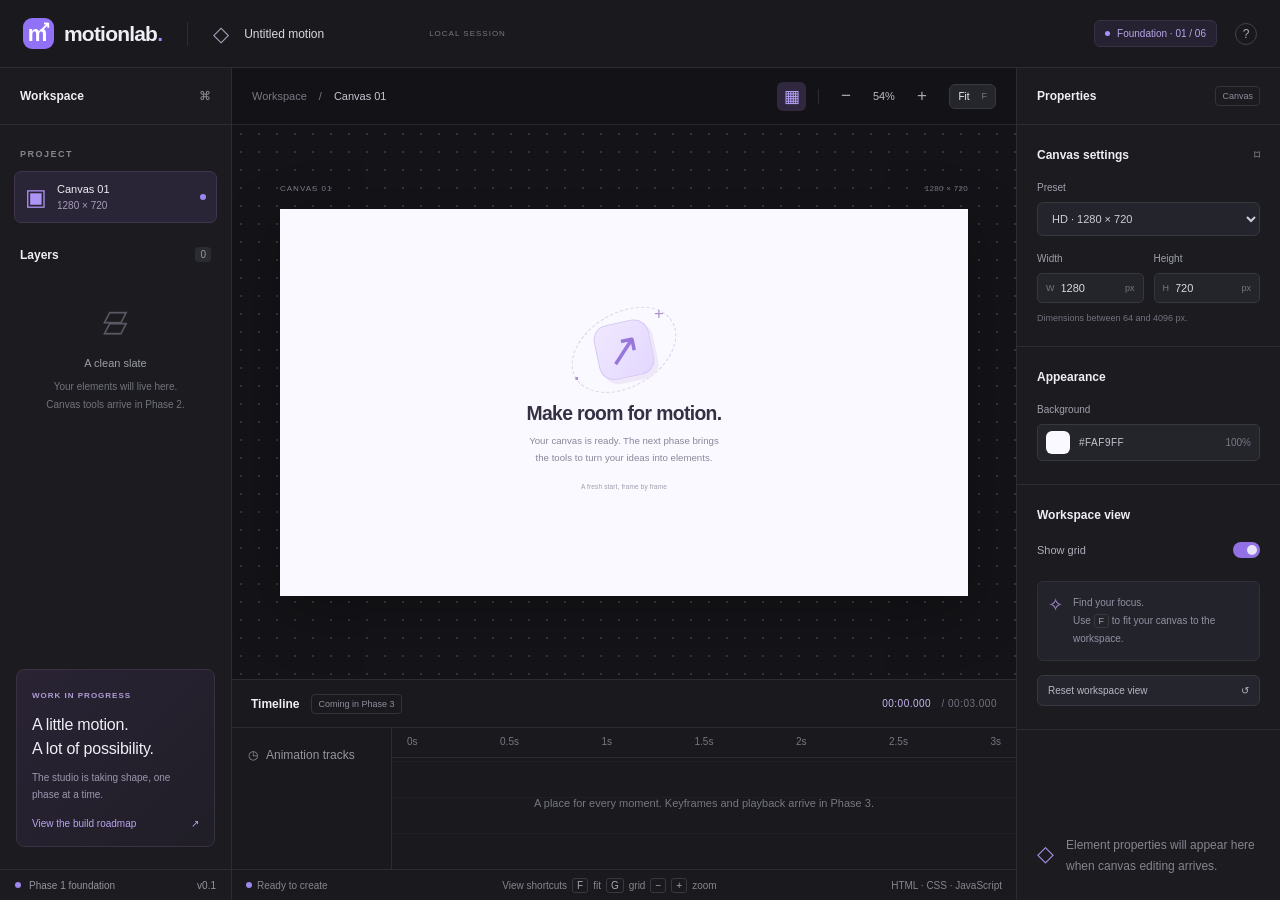
==== index.html @ 35584940 "initial commit" ====
<!doctype html>
<html lang="en">
<head>
  <meta charset="utf-8">
  <meta name="viewport" content="width=device-width, initial-scale=1">
  <meta name="theme-color" content="#131317">
  <meta name="description" content="MotionLab — a visual workspace for crafting CSS animations.">
  <title>MotionLab · Untitled motion</title>
  <link rel="icon" href="assets/favicon.svg" type="image/svg+xml">
  <link rel="stylesheet" href="css/variables.css">
  <link rel="stylesheet" href="css/components.css">
  <link rel="stylesheet" href="css/canvas.css">
  <link rel="stylesheet" href="css/layout.css">
  <script type="module" src="js/main.js"></script>
</head>
<body>
  <header class="toolbar">
    <a class="brand" href="./" aria-label="MotionLab home"><span class="brand-mark" aria-hidden="true">m<span>↗</span></span><span>motionlab<span class="brand-dot">.</span></span></a>
    <span class="toolbar-divider"></span>
    <div class="project-heading"><span class="project-icon" aria-hidden="true">◇</span><input id="project-name" aria-label="Project name" maxlength="80" value="Untitled motion" spellcheck="false"><span class="session-tag">LOCAL SESSION</span></div>
    <div class="toolbar-end"><span class="phase-pill"><span></span> Foundation · 01 / 06</span><button id="help" class="icon-button" title="Workspace guide" aria-label="Open workspace guide">?</button></div>
  </header>
  <div class="workspace">
    <aside class="sidebar left-panel" aria-label="Project panel">
      <div class="panel-heading"><h2>Workspace</h2><span class="muted">⌘</span></div>
      <section class="sidebar-section"><div class="section-label">PROJECT</div><div class="project-card"><span class="canvas-icon" aria-hidden="true">▣</span><div><strong>Canvas 01</strong><span id="canvas-summary">1280 × 720</span></div><span class="active-dot" title="Active canvas"></span></div></section>
      <section class="layer-section"><div class="section-title"><h3>Layers</h3><span class="count">0</span></div><div class="layer-empty"><span class="stack-symbol" aria-hidden="true">▱<br>▱</span><strong>A clean slate</strong><p>Your elements will live here.<br>Canvas tools arrive in Phase 2.</p></div></section>
      <div class="build-note"><span class="eyebrow">WORK IN PROGRESS</span><strong>A little motion.<br>A lot of possibility.</strong><p>The studio is taking shape, one phase at a time.</p><button id="roadmap" class="text-button">View the build roadmap <span aria-hidden="true">↗</span></button></div>
      <footer class="panel-footer"><span class="status-dot"></span> Phase 1 foundation <span class="version">v0.1</span></footer>
    </aside>
    <main class="studio" aria-label="Design workspace">
      <div class="canvas-toolbar"><div class="breadcrumb">Workspace <span>/</span> <strong>Canvas 01</strong></div><div class="view-controls"><button id="toggle-grid" class="icon-button" aria-label="Toggle workspace grid" aria-pressed="true" title="Toggle grid (G)">▦</button><span class="mini-divider"></span><button id="zoom-out" class="icon-button" aria-label="Zoom out" title="Zoom out (−)">−</button><output id="zoom-label" aria-live="polite">50%</output><button id="zoom-in" class="icon-button" aria-label="Zoom in" title="Zoom in (+)">+</button><button id="fit" class="fit-button" title="Fit canvas (F)">Fit <span>F</span></button></div></div>
      <div id="viewport" class="viewport grid-visible"><div id="canvas-frame" class="canvas-frame"><div class="artboard-label"><span>CANVAS 01</span><span id="artboard-dimensions">1280 × 720</span></div><div id="artboard" class="artboard" aria-label="Empty design canvas"><div class="canvas-empty"><div class="empty-art" aria-hidden="true"><span class="orbit"></span><span class="motion-tile">↗</span><span class="spark spark-one">+</span><span class="spark spark-two">·</span></div><h1>Make room for motion.</h1><p>Your canvas is ready. The next phase brings<br>the tools to turn your ideas into elements.</p><span class="empty-badge">A fresh start, frame by frame</span></div></div></div></div>
      <section class="timeline" aria-label="Timeline foundation"><div class="timeline-header"><div><h2>Timeline</h2><span class="subtle-tag">Coming in Phase 3</span></div><span class="time-display">00:00.000 <span>/ 00:03.000</span></span></div><div class="timeline-body"><div class="track-label"><span aria-hidden="true">◷</span> Animation tracks</div><div class="empty-tracks"><div class="ruler" aria-hidden="true"><span>0s</span><span>0.5s</span><span>1s</span><span>1.5s</span><span>2s</span><span>2.5s</span><span>3s</span></div><div class="track-placeholder">A place for every moment. Keyframes and playback arrive in Phase 3.</div></div></div></section>
      <footer class="studio-footer"><span><span class="status-dot"></span> Ready to create</span><span>View shortcuts <kbd>F</kbd> fit <kbd>G</kbd> grid <kbd>−</kbd><kbd>+</kbd> zoom</span><span>HTML · CSS · JavaScript</span></footer>
    </main>
    <aside class="sidebar right-panel" aria-label="Canvas properties"><div class="panel-heading"><h2>Properties</h2><span class="subtle-tag">Canvas</span></div><form id="canvas-settings"><section class="property-section"><div class="section-title"><h3>Canvas settings</h3><span aria-hidden="true" class="muted">⌑</span></div><label class="field-label" for="canvas-size">Preset</label><select id="canvas-size"><option value="1280x720">HD · 1280 × 720</option><option value="1920x1080">Full HD · 1920 × 1080</option><option value="1080x1080">Square · 1080 × 1080</option><option value="1080x1920">Portrait · 1080 × 1920</option><option value="custom">Custom</option></select><div class="field-pair"><label><span class="field-label">Width</span><span class="input-wrap"><span>W</span><input id="canvas-width" type="number" min="64" max="4096" step="1" required value="1280" aria-label="Canvas width"><span>px</span></span></label><label><span class="field-label">Height</span><span class="input-wrap"><span>H</span><input id="canvas-height" type="number" min="64" max="4096" step="1" required value="720" aria-label="Canvas height"><span>px</span></span></label></div><p class="field-hint">Dimensions between 64 and 4096 px.</p></section><section class="property-section"><h3>Appearance</h3><label class="field-label" for="canvas-background">Background</label><div class="color-field"><input id="canvas-background" type="color" value="#faf9ff" aria-label="Canvas background color"><output id="color-label">#FAF9FF</output><span>100%</span></div></section><section class="property-section"><h3>Workspace view</h3><label class="switch-row" for="grid-setting"><span>Show grid</span><input id="grid-setting" type="checkbox" checked role="switch"></label><div class="view-tip"><span aria-hidden="true">✧</span><p>Find your focus.<br>Use <kbd>F</kbd> to fit your canvas to the workspace.</p></div><button id="reset-view" class="secondary-button" type="button">Reset workspace view <span aria-hidden="true">↺</span></button></section></form><div class="properties-note"><span aria-hidden="true">◇</span><p>Element properties will appear here when canvas editing arrives.</p></div></aside>
  </div>
  <dialog id="guide"><div class="dialog-header"><span class="eyebrow">THE MOTIONLAB BUILD</span><button id="close-guide" class="icon-button" aria-label="Close guide">×</button></div><h2>Small steps. Moving ideas.</h2><p>Each phase is a separate batch. Push the completed batch to GitHub before continuing.</p><ol class="roadmap"><li class="current"><span>01</span><div><strong>Foundation</strong><p>Workspace, canvas settings, view controls, state.</p></div><span class="current-label">CURRENT</span></li><li><span>02</span><div><strong>Canvas editor</strong><p>Elements, selection, transforms, layers.</p></div></li><li><span>03</span><div><strong>Animation engine</strong><p>Keyframes, interpolation, timeline, playback.</p></div></li><li><span>04</span><div><strong>Advanced animation</strong><p>Presets, easing editor, playback refinements.</p></div></li><li><span>05</span><div><strong>Persistence & export</strong><p>Projects, import, CSS/HTML export, undo/redo.</p></div></li><li><span>06</span><div><strong>Polish & validation</strong><p>Samples, accessibility, testing, documentation.</p></div></li></ol><div class="dialog-note">Phase 1 changes live in memory. Saving projects arrives in Phase 5.</div></dialog>
</body>
</html>
---- css/variables.css ----
:root{color-scheme:dark;--bg:#131317;--panel:#1b1b20;--raised:#232329;--line:#2c2c34;--text:#eeeeF4;--muted:#95959f;--accent:#a18aff;--accent-bg:#30283f;--font:Inter,-apple-system,BlinkMacSystemFont,"Segoe UI",sans-serif}*{box-sizing:border-box}body{margin:0;font-family:var(--font);font-size:12px;color:var(--text);background:var(--bg)}button,input,select{font:inherit}button,a,input,select{-webkit-tap-highlight-color:transparent}button{cursor:pointer}button:focus-visible,a:focus-visible,input:focus-visible,select:focus-visible{outline:2px solid var(--accent);outline-offset:3px}button{color:inherit}h1,h2,h3,p{margin:0}h2,h3{font-size:12px;font-weight:600}button,select,input{border-radius:6px}button{transition:background .15s,color .15s}button:disabled{opacity:.35;cursor:default}.muted{color:var(--muted)}.status-dot,.active-dot{width:6px;height:6px;border-radius:50%;background:#9d86ed;display:inline-block;flex-shrink:0}kbd{font:10px var(--font);border:1px solid #38383f;border-radius:3px;padding:1px 4px;color:#a8a8b4}@media(prefers-reduced-motion:reduce){*,*::before,*::after{transition:none!important;animation:none!important}}
---- css/components.css ----
.brand-mark{width:31px;height:31px;border-radius:9px;background:#9172f6;display:flex;align-items:center;justify-content:center;color:white;font-size:22px;position:relative;letter-spacing:-3px;font-weight:700;padding-right:5px}.brand-mark>span{position:absolute;right:3px;top:0;font-size:15px;letter-spacing:0}.brand-dot{color:var(--accent)}.project-icon{font-size:21px;color:#a5a0b3}#project-name{background:transparent;border:1px solid transparent;width:180px;color:#d9d9e1;padding:7px 4px;font-size:12px}#project-name:hover{border-color:var(--line)}#project-name:focus{background:var(--raised)}.session-tag{font-size:8px;letter-spacing:1px;color:#787882}.phase-pill{display:flex;align-items:center;gap:7px;color:#b7a5ea;background:#272232;border:1px solid #393045;padding:7px 10px;border-radius:6px;font-size:10px}.phase-pill>span{width:5px;height:5px;border-radius:50%;background:#ac92ff}.icon-button{width:29px;height:29px;display:inline-flex;align-items:center;justify-content:center;background:transparent;border:1px solid transparent;color:#aaaab5;font-size:17px}.icon-button:hover{background:#303039;color:white}.icon-button[aria-pressed=true]{background:var(--accent-bg);color:#bba7ff}#help{border:1px solid #41414b;border-radius:50%;height:22px;width:22px;font-size:12px}.section-label,.eyebrow{font-size:9px;letter-spacing:1.5px;color:#85858e;font-weight:600}.section-label{padding:0 6px;margin-bottom:12px}.project-card{padding:11px 10px;background:#2a2536;border:1px solid #41344f;border-radius:7px;display:flex;align-items:center;gap:10px}.canvas-icon{color:#ae94f5;font-size:23px}.project-card strong{font-size:11px;display:block;font-weight:500}.project-card div>span{font-size:10px;color:#a49ab7;display:block;margin-top:5px}.active-dot{margin-left:auto}.section-title{display:flex;justify-content:space-between;align-items:center;margin-bottom:20px}.count{font-size:10px;background:#2b2b32;border-radius:4px;padding:2px 5px;color:#95959f}.layer-empty{text-align:center;padding-top:28px;color:#9c9ca7}.stack-symbol{font-size:32px;line-height:.35;display:block;color:#595963;margin-bottom:24px}.layer-empty strong{font-weight:500;font-size:11px}.layer-empty p{font-size:10px;line-height:1.8;margin-top:8px;color:#73737e}.build-note{margin:22px 16px;padding:17px 15px;background:linear-gradient(135deg,#292334,#201e27);border:1px solid #393042;border-radius:8px}.build-note .eyebrow{font-size:8px;color:#b09dd4;letter-spacing:1px}.build-note strong{display:block;font-size:16px;font-weight:500;line-height:1.5;margin:12px 0 8px;letter-spacing:-.2px}.build-note p{font-size:10px;line-height:1.7;color:#9e96ae}.text-button{border:0;background:none;padding:15px 0 0;color:#baa4ef;font-size:10px;display:flex;justify-content:space-between;width:100%}.text-button:hover{color:#e1d2ff}.breadcrumb{font-size:11px;color:#787883;display:flex;gap:12px}.breadcrumb strong{font-weight:500;color:#c5c5d0}.view-controls{display:flex;align-items:center;gap:4px}.mini-divider{width:1px;height:15px;background:var(--line);margin:0 8px}#zoom-label{min-width:39px;text-align:center;color:#bbbbc7;font-size:11px;font-variant-numeric:tabular-nums}.fit-button{border:1px solid #393941;background:#25252c;font-size:10px;padding:6px 8px;margin-left:9px;display:flex;align-items:center;gap:12px}.fit-button:hover,.secondary-button:hover{background:#34343e}.fit-button>span{color:#777783;font-size:9px}.subtle-tag{font-size:9px;padding:4px 6px;border:1px solid #33333c;border-radius:4px;color:#8e8e9c}.time-display{font-size:10px;letter-spacing:.5px;font-variant-numeric:tabular-nums;color:#c8b7f1}.time-display>span{color:#72727f;margin-left:7px}.field-label{font-size:10px;color:#a0a0ad;display:block;margin-bottom:9px}.field-pair{display:flex;gap:10px;margin-top:17px}.field-pair>label{min-width:0;flex:1}select{background:#24242c;border:1px solid #373740;color:#ceced9;padding:9px 10px;width:100%;font-size:11px}.input-wrap{display:flex;align-items:center;gap:6px;padding:8px;background:#24242b;border:1px solid #37373f;border-radius:5px;color:#777783;font-size:9px}.input-wrap input{min-width:0;width:100%;background:none;border:0;color:#d9d9e2;font-size:11px;padding:0;appearance:textfield}.input-wrap input::-webkit-inner-spin-button{appearance:none}.field-hint{color:#72727e;font-size:9px;margin-top:10px}.color-field{display:flex;align-items:center;border:1px solid #38383f;background:#24242b;border-radius:5px;gap:9px;padding:6px 8px}.color-field input{width:24px;height:23px;padding:0;border:0;background:none;cursor:pointer}.color-field input::-webkit-color-swatch-wrapper{padding:0}.color-field input::-webkit-color-swatch{border:1px solid #ffffff22;border-radius:4px}.color-field output{font-size:10px;color:#c5c5d0;letter-spacing:.5px}.color-field>span{margin-left:auto;font-size:10px;color:#787885}.switch-row{display:flex;justify-content:space-between;align-items:center;font-size:11px;color:#adadba}.switch-row input{appearance:none;width:27px;height:16px;border-radius:10px;background:#41414b;position:relative;cursor:pointer;margin:0}.switch-row input::after{content:"";position:absolute;width:10px;height:10px;top:3px;left:3px;border-radius:50%;background:#e8e4f5}.switch-row input:checked{background:#9271e5}.switch-row input:checked::after{left:14px}.view-tip{display:flex;gap:10px;background:#23232b;border:1px solid #30303b;padding:12px 10px;border-radius:6px;margin-top:23px}.view-tip>span{font-size:18px;color:#a892d6}.view-tip p{font-size:10px;line-height:1.8;color:#9191a3}.view-tip kbd{font-size:9px}.secondary-button{display:flex;justify-content:space-between;width:100%;border:1px solid #383841;background:#25252d;padding:9px 10px;font-size:10px;color:#b8b8c5;margin-top:14px}dialog{width:min(560px,calc(100vw - 32px));max-height:90dvh;overflow:auto;background:#1c1c23;border:1px solid #41404e;border-radius:14px;padding:26px;color:var(--text);box-shadow:0 25px 100px #0008}dialog::backdrop{background:#08080cbf;backdrop-filter:blur(5px)}.dialog-header{display:flex;align-items:center;justify-content:space-between}dialog h2{font-size:25px;letter-spacing:-.7px;margin:14px 0 10px}dialog>p{color:#a3a3b2;font-size:12px;line-height:1.7;max-width:420px}.roadmap{list-style:none;padding:0;margin:24px 0}.roadmap li{display:flex;align-items:center;gap:14px;padding:12px;border-bottom:1px solid var(--line)}.roadmap li>span:first-child{color:#737383;font-size:11px}.roadmap li strong{font-size:12px;font-weight:500}.roadmap li p{font-size:10px;color:#9494a3;margin-top:5px}.roadmap .current{background:#2e263f;border-radius:6px;border-bottom-color:transparent}.current-label{font-size:8px;color:#c7afff;margin-left:auto}.dialog-note{font-size:10px;line-height:1.6;color:#9c92ad;background:#25222e;padding:12px;border-radius:5px}
---- css/canvas.css ----
.viewport{position:relative;display:flex;align-items:center;justify-content:center;overflow:hidden;background-color:#141418}.grid-visible{background-image:radial-gradient(#34343f .8px,transparent .8px);background-size:18px 18px}.canvas-frame{position:relative;flex-shrink:0;box-shadow:0 15px 55px #0004}.artboard-label{position:absolute;top:-25px;left:0;right:0;display:flex;justify-content:space-between;align-items:center;font-size:8px;letter-spacing:1px;color:#777785}.artboard-label>span:last-child{letter-spacing:.3px}.artboard{position:absolute;left:0;top:0;transform-origin:top left;overflow:hidden;isolation:isolate}.canvas-empty{position:absolute;inset:0;display:flex;flex-direction:column;align-items:center;justify-content:center;text-align:center;color:#353044;pointer-events:none}.canvas-empty h1{font-size:36px;font-weight:600;letter-spacing:-1.2px;margin-top:32px}.canvas-empty p{font-size:18px;line-height:1.8;color:#8b869a;margin-top:14px}.empty-badge{font-size:12px;letter-spacing:.3px;color:#a29bac;margin-top:30px}.empty-art{width:150px;height:130px;position:relative;display:flex;align-items:center;justify-content:center}.motion-tile{width:104px;height:104px;display:flex;align-items:center;justify-content:center;font-size:80px;line-height:1;font-weight:300;color:#9877da;background:linear-gradient(135deg,#f0e9ff,#e3d7ff);border:2px solid #d6c7f6;border-radius:28px;transform:rotate(-12deg);box-shadow:6px 9px 0 #eee8f8}.orbit{position:absolute;inset:-5px -30px;border:2px dashed #ded6ec;border-radius:50%;transform:rotate(-30deg)}.spark{position:absolute;color:#aa90cd;font-weight:300}.spark-one{font-size:31px;top:-20px;right:1px}.spark-two{font-size:50px;left:-20px;bottom:-15px}
---- css/layout.css ----
.toolbar{height:68px;display:flex;align-items:center;gap:25px;padding:0 23px;border-bottom:1px solid var(--line);background:#19191e}.brand{display:flex;align-items:center;gap:10px;color:var(--text);text-decoration:none;font-size:21px;font-weight:700;letter-spacing:-.8px}.toolbar-divider{width:1px;height:24px;background:var(--line)}.project-heading{display:flex;align-items:center;gap:10px;min-width:0}.toolbar-end{margin-left:auto;display:flex;align-items:center;gap:18px}.workspace{display:grid;grid-template-columns:232px minmax(320px,1fr) 264px;height:calc(100dvh - 68px);min-height:650px}.sidebar{background:var(--panel);display:flex;flex-direction:column;min-width:0}.left-panel{border-right:1px solid var(--line)}.right-panel{border-left:1px solid var(--line)}.panel-heading{height:57px;padding:0 20px;display:flex;align-items:center;justify-content:space-between;border-bottom:1px solid var(--line);flex-shrink:0}.sidebar-section{padding:24px 14px}.layer-section{padding:0 20px;flex:1}.studio{display:flex;min-width:0;flex-direction:column;overflow:hidden}.canvas-toolbar{height:57px;display:flex;align-items:center;justify-content:space-between;padding:0 20px;flex-shrink:0;border-bottom:1px solid #27272d}.viewport{flex:1;min-height:260px}.timeline{height:190px;flex-shrink:0;background:#19191e;border-top:1px solid var(--line)}.timeline-header{height:48px;padding:0 19px;display:flex;align-items:center;justify-content:space-between;border-bottom:1px solid var(--line)}.timeline-header>div{display:flex;align-items:center;gap:12px}.timeline-body{height:141px;display:flex}.track-label{width:160px;flex-shrink:0;border-right:1px solid var(--line);padding:20px 16px;color:var(--muted);display:flex;gap:8px;align-items:flex-start}.empty-tracks{flex:1;min-width:0;background:repeating-linear-gradient(0deg,transparent,transparent 35px,#24242b 36px)}.ruler{height:30px;display:flex;justify-content:space-between;padding:8px 15px;color:#787883;font-size:10px;border-bottom:1px solid var(--line)}.track-placeholder{display:flex;align-items:center;justify-content:center;height:90px;color:#777783;font-size:11px;padding:12px;text-align:center}.studio-footer{height:31px;flex-shrink:0;background:#19191e;border-top:1px solid var(--line);display:flex;align-items:center;justify-content:space-between;padding:0 14px;color:#85858f;font-size:10px;gap:12px}.studio-footer>span{display:flex;align-items:center;gap:5px}.panel-footer{height:31px;border-top:1px solid var(--line);padding:0 15px;display:flex;align-items:center;gap:8px;color:var(--muted);font-size:10px}.version{margin-left:auto}#canvas-settings{overflow:auto}.property-section{padding:23px 20px;border-bottom:1px solid var(--line)}.property-section h3{margin-bottom:20px}.property-section .section-title h3{margin-bottom:0}.properties-note{display:flex;gap:12px;line-height:1.7;color:#858591;padding:24px 20px;margin-top:auto}.properties-note>span{font-size:22px;color:#a58bdc}@media(min-width:1600px){.workspace{grid-template-columns:256px minmax(320px,1fr) 286px}.timeline{height:220px}}@media(max-width:1100px){.workspace{grid-template-columns:190px minmax(300px,1fr) 230px}.session-tag{display:none}.toolbar{gap:15px}.studio-footer>span:last-child{display:none}.track-label{width:115px}}@media(max-width:850px){.workspace{grid-template-columns:minmax(320px,1fr) 230px}.left-panel{display:none}.phase-pill{display:none}#project-name{width:150px}.toolbar{padding:0 16px}.studio-footer>span:nth-child(2){display:none}}@media(max-width:600px){.workspace{display:flex;flex-direction:column;height:auto;min-height:calc(100dvh - 68px)}.studio{height:650px;flex-shrink:0}.right-panel{border-left:0;border-top:1px solid var(--line)}#canvas-settings{display:grid;grid-template-columns:1fr}.properties-note{margin-top:0}.toolbar-divider,.project-icon{display:none}.toolbar{gap:12px}.brand{font-size:18px}.project-heading{flex:1}#project-name{width:100%;min-width:0}.toolbar-end{gap:0}.timeline{height:160px}.timeline-header{padding:0 12px}.timeline-header .subtle-tag{display:none}.timeline-body{height:110px}.track-placeholder{height:75px}.canvas-toolbar{padding:0 12px}.breadcrumb{font-size:10px}}
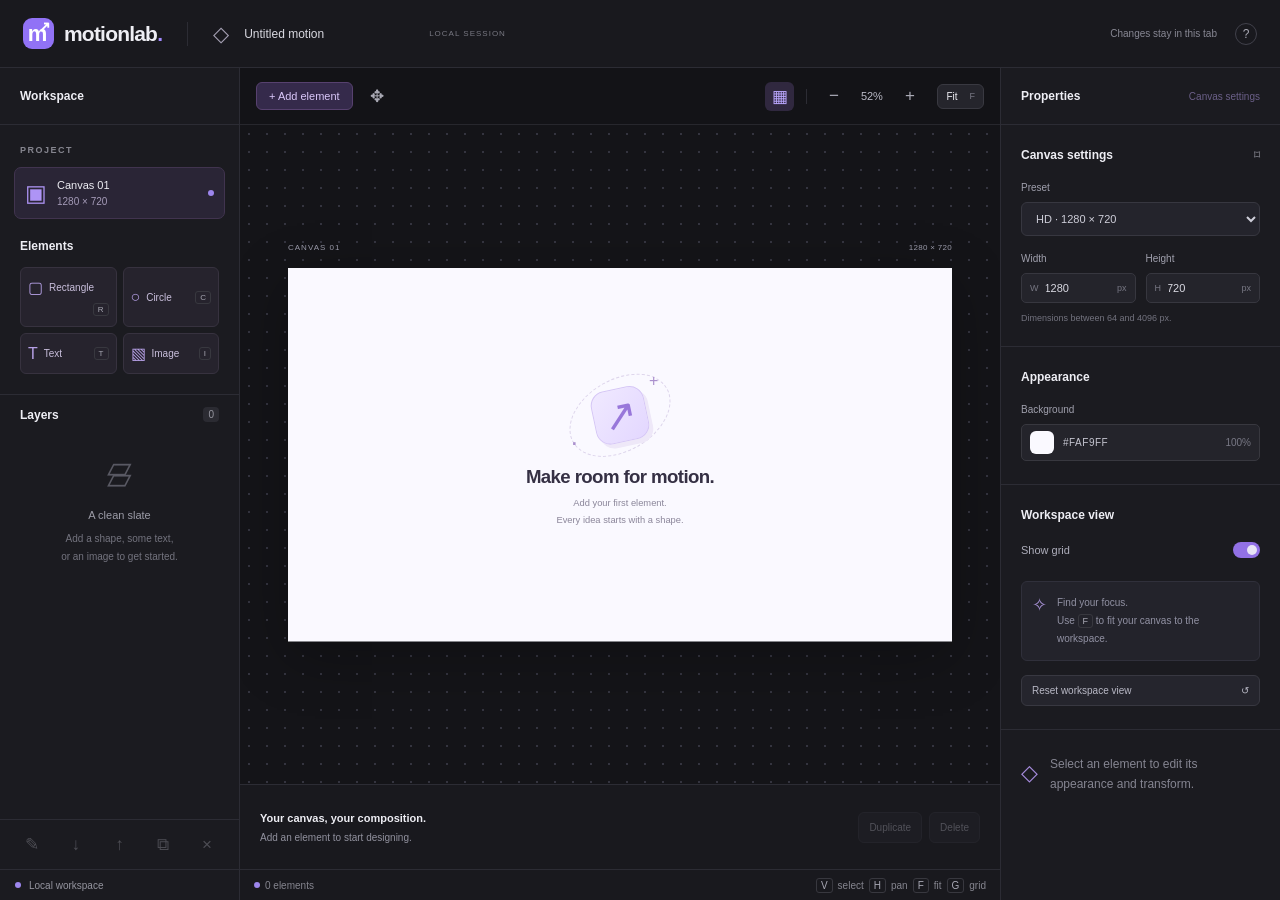
==== commit 2bb0bcb6: "feat: added layer management and appearance controls" ====
--- a/index.html
+++ b/index.html
@@ -11,31 +11,35 @@
   <link rel="stylesheet" href="css/components.css">
   <link rel="stylesheet" href="css/canvas.css">
   <link rel="stylesheet" href="css/layout.css">
+  <link rel="stylesheet" href="css/editor.css">
   <script type="module" src="js/main.js"></script>
 </head>
 <body>
   <header class="toolbar">
-    <a class="brand" href="./" aria-label="MotionLab home"><span class="brand-mark" aria-hidden="true">m<span>↗</span></span><span>motionlab<span class="brand-dot">.</span></span></a>
+    <span class="brand" aria-label="MotionLab"><span class="brand-mark" aria-hidden="true">m<span>↗</span></span><span>motionlab<span class="brand-dot">.</span></span></span>
     <span class="toolbar-divider"></span>
     <div class="project-heading"><span class="project-icon" aria-hidden="true">◇</span><input id="project-name" aria-label="Project name" maxlength="80" value="Untitled motion" spellcheck="false"><span class="session-tag">LOCAL SESSION</span></div>
-    <div class="toolbar-end"><span class="phase-pill"><span></span> Foundation · 01 / 06</span><button id="help" class="icon-button" title="Workspace guide" aria-label="Open workspace guide">?</button></div>
+    <div class="toolbar-end"><span class="session-note">Changes stay in this tab</span><button id="help" class="icon-button" title="Keyboard shortcuts (?)" aria-label="Open keyboard shortcuts">?</button></div>
   </header>
   <div class="workspace">
     <aside class="sidebar left-panel" aria-label="Project panel">
-      <div class="panel-heading"><h2>Workspace</h2><span class="muted">⌘</span></div>
+      <div class="panel-heading"><h2>Workspace</h2><button id="close-layers" class="icon-button mobile-only" aria-label="Close layers panel">×</button></div>
       <section class="sidebar-section"><div class="section-label">PROJECT</div><div class="project-card"><span class="canvas-icon" aria-hidden="true">▣</span><div><strong>Canvas 01</strong><span id="canvas-summary">1280 × 720</span></div><span class="active-dot" title="Active canvas"></span></div></section>
-      <section class="layer-section"><div class="section-title"><h3>Layers</h3><span class="count">0</span></div><div class="layer-empty"><span class="stack-symbol" aria-hidden="true">▱<br>▱</span><strong>A clean slate</strong><p>Your elements will live here.<br>Canvas tools arrive in Phase 2.</p></div></section>
-      <div class="build-note"><span class="eyebrow">WORK IN PROGRESS</span><strong>A little motion.<br>A lot of possibility.</strong><p>The studio is taking shape, one phase at a time.</p><button id="roadmap" class="text-button">View the build roadmap <span aria-hidden="true">↗</span></button></div>
-      <footer class="panel-footer"><span class="status-dot"></span> Phase 1 foundation <span class="version">v0.1</span></footer>
+      <section class="insert-section"><h3>Elements</h3><div class="element-tools"><button data-add="rectangle"><span aria-hidden="true">▢</span>Rectangle <kbd>R</kbd></button><button data-add="circle"><span aria-hidden="true">○</span>Circle <kbd>C</kbd></button><button data-add="text"><span aria-hidden="true">T</span>Text <kbd>T</kbd></button><button data-add="image"><span aria-hidden="true">▧</span>Image <kbd>I</kbd></button></div></section>
+      <section class="layer-section"><div class="section-title"><h3>Layers</h3><span id="layer-count" class="count">0</span></div><div id="layer-empty" class="layer-empty"><span class="stack-symbol" aria-hidden="true">▱<br>▱</span><strong>A clean slate</strong><p>Add a shape, some text,<br>or an image to get started.</p></div><ul id="layer-list" aria-label="Layers, front to back"></ul></section>
+      <div class="layer-actions" aria-label="Layer actions"><button data-element-action="rename" class="icon-button" title="Rename layer" aria-label="Rename layer">✎</button><button data-element-action="backward" class="icon-button" title="Send backward" aria-label="Send backward">↓</button><button data-element-action="forward" class="icon-button" title="Bring forward" aria-label="Bring forward">↑</button><button data-element-action="duplicate" class="icon-button" title="Duplicate (⌘/Ctrl D)" aria-label="Duplicate layer">⧉</button><button data-element-action="delete" class="icon-button danger" title="Delete layer" aria-label="Delete layer">×</button></div>
+      <footer class="panel-footer"><span class="status-dot"></span> Local workspace</footer>
     </aside>
     <main class="studio" aria-label="Design workspace">
-      <div class="canvas-toolbar"><div class="breadcrumb">Workspace <span>/</span> <strong>Canvas 01</strong></div><div class="view-controls"><button id="toggle-grid" class="icon-button" aria-label="Toggle workspace grid" aria-pressed="true" title="Toggle grid (G)">▦</button><span class="mini-divider"></span><button id="zoom-out" class="icon-button" aria-label="Zoom out" title="Zoom out (−)">−</button><output id="zoom-label" aria-live="polite">50%</output><button id="zoom-in" class="icon-button" aria-label="Zoom in" title="Zoom in (+)">+</button><button id="fit" class="fit-button" title="Fit canvas (F)">Fit <span>F</span></button></div></div>
-      <div id="viewport" class="viewport grid-visible"><div id="canvas-frame" class="canvas-frame"><div class="artboard-label"><span>CANVAS 01</span><span id="artboard-dimensions">1280 × 720</span></div><div id="artboard" class="artboard" aria-label="Empty design canvas"><div class="canvas-empty"><div class="empty-art" aria-hidden="true"><span class="orbit"></span><span class="motion-tile">↗</span><span class="spark spark-one">+</span><span class="spark spark-two">·</span></div><h1>Make room for motion.</h1><p>Your canvas is ready. The next phase brings<br>the tools to turn your ideas into elements.</p><span class="empty-badge">A fresh start, frame by frame</span></div></div></div></div>
-      <section class="timeline" aria-label="Timeline foundation"><div class="timeline-header"><div><h2>Timeline</h2><span class="subtle-tag">Coming in Phase 3</span></div><span class="time-display">00:00.000 <span>/ 00:03.000</span></span></div><div class="timeline-body"><div class="track-label"><span aria-hidden="true">◷</span> Animation tracks</div><div class="empty-tracks"><div class="ruler" aria-hidden="true"><span>0s</span><span>0.5s</span><span>1s</span><span>1.5s</span><span>2s</span><span>2.5s</span><span>3s</span></div><div class="track-placeholder">A place for every moment. Keyframes and playback arrive in Phase 3.</div></div></div></section>
-      <footer class="studio-footer"><span><span class="status-dot"></span> Ready to create</span><span>View shortcuts <kbd>F</kbd> fit <kbd>G</kbd> grid <kbd>−</kbd><kbd>+</kbd> zoom</span><span>HTML · CSS · JavaScript</span></footer>
+      <div class="canvas-toolbar"><div class="canvas-tools"><button id="toggle-layers" class="icon-button mobile-only" aria-label="Toggle layers panel" aria-expanded="false" aria-controls="layer-list">☰</button><details id="insert-menu"><summary>+ <span>Add element</span></summary><div class="insert-popover"><button data-add="rectangle">▢ Rectangle <kbd>R</kbd></button><button data-add="circle">○ Circle <kbd>C</kbd></button><button data-add="text">T Text <kbd>T</kbd></button><button data-add="image">▧ Image <kbd>I</kbd></button></div></details><button id="pan-tool" class="icon-button" aria-label="Pan tool" aria-pressed="false" title="Pan workspace (H)">✥</button></div><div class="view-controls"><button id="toggle-grid" class="icon-button" aria-label="Toggle workspace grid" aria-pressed="true" title="Toggle grid (G)">▦</button><span class="mini-divider"></span><button id="zoom-out" class="icon-button" aria-label="Zoom out" title="Zoom out (−)">−</button><output id="zoom-label" aria-live="polite">50%</output><button id="zoom-in" class="icon-button" aria-label="Zoom in" title="Zoom in (+)">+</button><button id="fit" class="fit-button" title="Fit canvas (F)">Fit <span>F</span></button></div></div>
+      <div id="viewport" class="viewport grid-visible" tabindex="0" aria-label="Canvas workspace. Arrow keys move the selected element."><div class="canvas-stage"><div id="canvas-frame" class="canvas-frame"><div class="artboard-label"><span>CANVAS 01</span><span id="artboard-dimensions">1280 × 720</span></div><div id="artboard" class="artboard" aria-label="Design canvas"><div class="canvas-empty"><div class="empty-art" aria-hidden="true"><span class="orbit"></span><span class="motion-tile">↗</span><span class="spark spark-one">+</span><span class="spark spark-two">·</span></div><h1>Make room for motion.</h1><p>Add your first element.<br>Every idea starts with a shape.</p></div></div><div id="selection-overlay" aria-label="Selection handles"></div></div></div></div>
+      <section class="canvas-overview" aria-label="Selection actions"><div><h2 id="selection-title">Your canvas, your composition.</h2><p id="selection-description">Add an element to start designing.</p></div><div class="selection-actions"><button data-element-action="duplicate" class="secondary-button" title="Duplicate selected element">Duplicate</button><button data-element-action="delete" class="secondary-button danger" title="Delete selected element">Delete</button></div></section>
+      <footer class="studio-footer"><span><span class="status-dot"></span><span id="element-status">0 elements</span></span><span><kbd>V</kbd> select <kbd>H</kbd> pan <kbd>F</kbd> fit <kbd>G</kbd> grid</span></footer>
     </main>
-    <aside class="sidebar right-panel" aria-label="Canvas properties"><div class="panel-heading"><h2>Properties</h2><span class="subtle-tag">Canvas</span></div><form id="canvas-settings"><section class="property-section"><div class="section-title"><h3>Canvas settings</h3><span aria-hidden="true" class="muted">⌑</span></div><label class="field-label" for="canvas-size">Preset</label><select id="canvas-size"><option value="1280x720">HD · 1280 × 720</option><option value="1920x1080">Full HD · 1920 × 1080</option><option value="1080x1080">Square · 1080 × 1080</option><option value="1080x1920">Portrait · 1080 × 1920</option><option value="custom">Custom</option></select><div class="field-pair"><label><span class="field-label">Width</span><span class="input-wrap"><span>W</span><input id="canvas-width" type="number" min="64" max="4096" step="1" required value="1280" aria-label="Canvas width"><span>px</span></span></label><label><span class="field-label">Height</span><span class="input-wrap"><span>H</span><input id="canvas-height" type="number" min="64" max="4096" step="1" required value="720" aria-label="Canvas height"><span>px</span></span></label></div><p class="field-hint">Dimensions between 64 and 4096 px.</p></section><section class="property-section"><h3>Appearance</h3><label class="field-label" for="canvas-background">Background</label><div class="color-field"><input id="canvas-background" type="color" value="#faf9ff" aria-label="Canvas background color"><output id="color-label">#FAF9FF</output><span>100%</span></div></section><section class="property-section"><h3>Workspace view</h3><label class="switch-row" for="grid-setting"><span>Show grid</span><input id="grid-setting" type="checkbox" checked role="switch"></label><div class="view-tip"><span aria-hidden="true">✧</span><p>Find your focus.<br>Use <kbd>F</kbd> to fit your canvas to the workspace.</p></div><button id="reset-view" class="secondary-button" type="button">Reset workspace view <span aria-hidden="true">↺</span></button></section></form><div class="properties-note"><span aria-hidden="true">◇</span><p>Element properties will appear here when canvas editing arrives.</p></div></aside>
+    <aside class="sidebar right-panel" aria-label="Properties panel"><div class="panel-heading"><h2>Properties</h2><button id="show-canvas" class="text-button">Canvas settings</button></div><div class="properties-scroll"><form id="element-settings" hidden></form><form id="canvas-settings"><section class="property-section"><div class="section-title"><h3>Canvas settings</h3><span aria-hidden="true" class="muted">⌑</span></div><label class="field-label" for="canvas-size">Preset</label><select id="canvas-size"><option value="1280x720">HD · 1280 × 720</option><option value="1920x1080">Full HD · 1920 × 1080</option><option value="1080x1080">Square · 1080 × 1080</option><option value="1080x1920">Portrait · 1080 × 1920</option><option value="custom">Custom</option></select><div class="field-pair"><label><span class="field-label">Width</span><span class="input-wrap"><span>W</span><input id="canvas-width" type="number" min="64" max="4096" step="1" required value="1280" aria-label="Canvas width"><span>px</span></span></label><label><span class="field-label">Height</span><span class="input-wrap"><span>H</span><input id="canvas-height" type="number" min="64" max="4096" step="1" required value="720" aria-label="Canvas height"><span>px</span></span></label></div><p class="field-hint">Dimensions between 64 and 4096 px.</p></section><section class="property-section"><h3>Appearance</h3><label class="field-label" for="canvas-background">Background</label><div class="color-field"><input id="canvas-background" type="color" value="#faf9ff" aria-label="Canvas background color"><output id="color-label">#FAF9FF</output><span>100%</span></div></section><section class="property-section"><h3>Workspace view</h3><label class="switch-row" for="grid-setting"><span>Show grid</span><input id="grid-setting" type="checkbox" checked role="switch"></label><div class="view-tip"><span aria-hidden="true">✧</span><p>Find your focus.<br>Use <kbd>F</kbd> to fit your canvas to the workspace.</p></div><button id="reset-view" class="secondary-button" type="button">Reset workspace view <span aria-hidden="true">↺</span></button></section></form><div id="properties-note" class="properties-note"><span aria-hidden="true">◇</span><p>Select an element to edit its appearance and transform.</p></div></div></aside>
   </div>
-  <dialog id="guide"><div class="dialog-header"><span class="eyebrow">THE MOTIONLAB BUILD</span><button id="close-guide" class="icon-button" aria-label="Close guide">×</button></div><h2>Small steps. Moving ideas.</h2><p>Each phase is a separate batch. Push the completed batch to GitHub before continuing.</p><ol class="roadmap"><li class="current"><span>01</span><div><strong>Foundation</strong><p>Workspace, canvas settings, view controls, state.</p></div><span class="current-label">CURRENT</span></li><li><span>02</span><div><strong>Canvas editor</strong><p>Elements, selection, transforms, layers.</p></div></li><li><span>03</span><div><strong>Animation engine</strong><p>Keyframes, interpolation, timeline, playback.</p></div></li><li><span>04</span><div><strong>Advanced animation</strong><p>Presets, easing editor, playback refinements.</p></div></li><li><span>05</span><div><strong>Persistence & export</strong><p>Projects, import, CSS/HTML export, undo/redo.</p></div></li><li><span>06</span><div><strong>Polish & validation</strong><p>Samples, accessibility, testing, documentation.</p></div></li></ol><div class="dialog-note">Phase 1 changes live in memory. Saving projects arrives in Phase 5.</div></dialog>
+  <input id="image-file" type="file" accept="image/png,image/jpeg,image/webp,image/gif" hidden>
+  <div id="notification" class="notification" role="status" aria-live="polite" hidden></div>
+  <dialog id="guide"><div class="dialog-header"><span class="eyebrow">WORKSPACE SHORTCUTS</span><button id="close-guide" class="icon-button" aria-label="Close shortcuts">×</button></div><h2>A little less clicking.</h2><p>Keep your hands on the keyboard and your focus on the canvas.</p><dl class="shortcut-list"><div><dt>Add rectangle / circle / text / image</dt><dd><kbd>R</kbd> <kbd>C</kbd> <kbd>T</kbd> <kbd>I</kbd></dd></div><div><dt>Select / pan tool</dt><dd><kbd>V</kbd> <kbd>H</kbd></dd></div><div><dt>Move selection / move by 10 px</dt><dd><kbd>Arrows</kbd> <kbd>Shift + Arrows</kbd></dd></div><div><dt>Duplicate selection</dt><dd><kbd>⌘ / Ctrl + D</kbd></dd></div><div><dt>Delete selection</dt><dd><kbd>Delete</kbd></dd></div><div><dt>Fit canvas / toggle grid</dt><dd><kbd>F</kbd> <kbd>G</kbd></dd></div><div><dt>Zoom in / out</dt><dd><kbd>+</kbd> <kbd>−</kbd></dd></div><div><dt>Cancel gesture / deselect</dt><dd><kbd>Esc</kbd></dd></div></dl><div class="dialog-note">Drag corner or edge handles to resize. Drag the round handle to rotate; hold Shift to snap to 15°. Middle-drag or use the pan tool to move around the workspace. Project changes stay in this tab and reset on reload.</div></dialog>
 </body>
 </html>
--- a/css/components.css
+++ b/css/components.css
@@ -1 +1 @@
-.brand-mark{width:31px;height:31px;border-radius:9px;background:#9172f6;display:flex;align-items:center;justify-content:center;color:white;font-size:22px;position:relative;letter-spacing:-3px;font-weight:700;padding-right:5px}.brand-mark>span{position:absolute;right:3px;top:0;font-size:15px;letter-spacing:0}.brand-dot{color:var(--accent)}.project-icon{font-size:21px;color:#a5a0b3}#project-name{background:transparent;border:1px solid transparent;width:180px;color:#d9d9e1;padding:7px 4px;font-size:12px}#project-name:hover{border-color:var(--line)}#project-name:focus{background:var(--raised)}.session-tag{font-size:8px;letter-spacing:1px;color:#787882}.phase-pill{display:flex;align-items:center;gap:7px;color:#b7a5ea;background:#272232;border:1px solid #393045;padding:7px 10px;border-radius:6px;font-size:10px}.phase-pill>span{width:5px;height:5px;border-radius:50%;background:#ac92ff}.icon-button{width:29px;height:29px;display:inline-flex;align-items:center;justify-content:center;background:transparent;border:1px solid transparent;color:#aaaab5;font-size:17px}.icon-button:hover{background:#303039;color:white}.icon-button[aria-pressed=true]{background:var(--accent-bg);color:#bba7ff}#help{border:1px solid #41414b;border-radius:50%;height:22px;width:22px;font-size:12px}.section-label,.eyebrow{font-size:9px;letter-spacing:1.5px;color:#85858e;font-weight:600}.section-label{padding:0 6px;margin-bottom:12px}.project-card{padding:11px 10px;background:#2a2536;border:1px solid #41344f;border-radius:7px;display:flex;align-items:center;gap:10px}.canvas-icon{color:#ae94f5;font-size:23px}.project-card strong{font-size:11px;display:block;font-weight:500}.project-card div>span{font-size:10px;color:#a49ab7;display:block;margin-top:5px}.active-dot{margin-left:auto}.section-title{display:flex;justify-content:space-between;align-items:center;margin-bottom:20px}.count{font-size:10px;background:#2b2b32;border-radius:4px;padding:2px 5px;color:#95959f}.layer-empty{text-align:center;padding-top:28px;color:#9c9ca7}.stack-symbol{font-size:32px;line-height:.35;display:block;color:#595963;margin-bottom:24px}.layer-empty strong{font-weight:500;font-size:11px}.layer-empty p{font-size:10px;line-height:1.8;margin-top:8px;color:#73737e}.build-note{margin:22px 16px;padding:17px 15px;background:linear-gradient(135deg,#292334,#201e27);border:1px solid #393042;border-radius:8px}.build-note .eyebrow{font-size:8px;color:#b09dd4;letter-spacing:1px}.build-note strong{display:block;font-size:16px;font-weight:500;line-height:1.5;margin:12px 0 8px;letter-spacing:-.2px}.build-note p{font-size:10px;line-height:1.7;color:#9e96ae}.text-button{border:0;background:none;padding:15px 0 0;color:#baa4ef;font-size:10px;display:flex;justify-content:space-between;width:100%}.text-button:hover{color:#e1d2ff}.breadcrumb{font-size:11px;color:#787883;display:flex;gap:12px}.breadcrumb strong{font-weight:500;color:#c5c5d0}.view-controls{display:flex;align-items:center;gap:4px}.mini-divider{width:1px;height:15px;background:var(--line);margin:0 8px}#zoom-label{min-width:39px;text-align:center;color:#bbbbc7;font-size:11px;font-variant-numeric:tabular-nums}.fit-button{border:1px solid #393941;background:#25252c;font-size:10px;padding:6px 8px;margin-left:9px;display:flex;align-items:center;gap:12px}.fit-button:hover,.secondary-button:hover{background:#34343e}.fit-button>span{color:#777783;font-size:9px}.subtle-tag{font-size:9px;padding:4px 6px;border:1px solid #33333c;border-radius:4px;color:#8e8e9c}.time-display{font-size:10px;letter-spacing:.5px;font-variant-numeric:tabular-nums;color:#c8b7f1}.time-display>span{color:#72727f;margin-left:7px}.field-label{font-size:10px;color:#a0a0ad;display:block;margin-bottom:9px}.field-pair{display:flex;gap:10px;margin-top:17px}.field-pair>label{min-width:0;flex:1}select{background:#24242c;border:1px solid #373740;color:#ceced9;padding:9px 10px;width:100%;font-size:11px}.input-wrap{display:flex;align-items:center;gap:6px;padding:8px;background:#24242b;border:1px solid #37373f;border-radius:5px;color:#777783;font-size:9px}.input-wrap input{min-width:0;width:100%;background:none;border:0;color:#d9d9e2;font-size:11px;padding:0;appearance:textfield}.input-wrap input::-webkit-inner-spin-button{appearance:none}.field-hint{color:#72727e;font-size:9px;margin-top:10px}.color-field{display:flex;align-items:center;border:1px solid #38383f;background:#24242b;border-radius:5px;gap:9px;padding:6px 8px}.color-field input{width:24px;height:23px;padding:0;border:0;background:none;cursor:pointer}.color-field input::-webkit-color-swatch-wrapper{padding:0}.color-field input::-webkit-color-swatch{border:1px solid #ffffff22;border-radius:4px}.color-field output{font-size:10px;color:#c5c5d0;letter-spacing:.5px}.color-field>span{margin-left:auto;font-size:10px;color:#787885}.switch-row{display:flex;justify-content:space-between;align-items:center;font-size:11px;color:#adadba}.switch-row input{appearance:none;width:27px;height:16px;border-radius:10px;background:#41414b;position:relative;cursor:pointer;margin:0}.switch-row input::after{content:"";position:absolute;width:10px;height:10px;top:3px;left:3px;border-radius:50%;background:#e8e4f5}.switch-row input:checked{background:#9271e5}.switch-row input:checked::after{left:14px}.view-tip{display:flex;gap:10px;background:#23232b;border:1px solid #30303b;padding:12px 10px;border-radius:6px;margin-top:23px}.view-tip>span{font-size:18px;color:#a892d6}.view-tip p{font-size:10px;line-height:1.8;color:#9191a3}.view-tip kbd{font-size:9px}.secondary-button{display:flex;justify-content:space-between;width:100%;border:1px solid #383841;background:#25252d;padding:9px 10px;font-size:10px;color:#b8b8c5;margin-top:14px}dialog{width:min(560px,calc(100vw - 32px));max-height:90dvh;overflow:auto;background:#1c1c23;border:1px solid #41404e;border-radius:14px;padding:26px;color:var(--text);box-shadow:0 25px 100px #0008}dialog::backdrop{background:#08080cbf;backdrop-filter:blur(5px)}.dialog-header{display:flex;align-items:center;justify-content:space-between}dialog h2{font-size:25px;letter-spacing:-.7px;margin:14px 0 10px}dialog>p{color:#a3a3b2;font-size:12px;line-height:1.7;max-width:420px}.roadmap{list-style:none;padding:0;margin:24px 0}.roadmap li{display:flex;align-items:center;gap:14px;padding:12px;border-bottom:1px solid var(--line)}.roadmap li>span:first-child{color:#737383;font-size:11px}.roadmap li strong{font-size:12px;font-weight:500}.roadmap li p{font-size:10px;color:#9494a3;margin-top:5px}.roadmap .current{background:#2e263f;border-radius:6px;border-bottom-color:transparent}.current-label{font-size:8px;color:#c7afff;margin-left:auto}.dialog-note{font-size:10px;line-height:1.6;color:#9c92ad;background:#25222e;padding:12px;border-radius:5px}
+.brand-mark{width:31px;height:31px;border-radius:9px;background:#9172f6;display:flex;align-items:center;justify-content:center;color:white;font-size:22px;position:relative;letter-spacing:-3px;font-weight:700;padding-right:5px}.brand-mark>span{position:absolute;right:3px;top:0;font-size:15px;letter-spacing:0}.brand-dot{color:var(--accent)}.project-icon{font-size:21px;color:#a5a0b3}#project-name{background:transparent;border:1px solid transparent;width:180px;color:#d9d9e1;padding:7px 4px;font-size:12px}#project-name:hover{border-color:var(--line)}#project-name:focus{background:var(--raised)}.session-tag{font-size:8px;letter-spacing:1px;color:#787882}.icon-button{width:29px;height:29px;display:inline-flex;align-items:center;justify-content:center;background:transparent;border:1px solid transparent;color:#aaaab5;font-size:17px}.icon-button:hover{background:#303039;color:white}.icon-button[aria-pressed=true]{background:var(--accent-bg);color:#bba7ff}#help{border:1px solid #41414b;border-radius:50%;height:22px;width:22px;font-size:12px}.section-label,.eyebrow{font-size:9px;letter-spacing:1.5px;color:#85858e;font-weight:600}.section-label{padding:0 6px;margin-bottom:12px}.project-card{padding:11px 10px;background:#2a2536;border:1px solid #41344f;border-radius:7px;display:flex;align-items:center;gap:10px}.canvas-icon{color:#ae94f5;font-size:23px}.project-card strong{font-size:11px;display:block;font-weight:500}.project-card div>span{font-size:10px;color:#a49ab7;display:block;margin-top:5px}.active-dot{margin-left:auto}.section-title{display:flex;justify-content:space-between;align-items:center;margin-bottom:20px}.count{font-size:10px;background:#2b2b32;border-radius:4px;padding:2px 5px;color:#95959f}.layer-empty{text-align:center;padding-top:28px;color:#9c9ca7}.stack-symbol{font-size:32px;line-height:.35;display:block;color:#595963;margin-bottom:24px}.layer-empty strong{font-weight:500;font-size:11px}.layer-empty p{font-size:10px;line-height:1.8;margin-top:8px;color:#73737e}.text-button{border:0;background:none;padding:15px 0 0;color:#baa4ef;font-size:10px;display:flex;justify-content:space-between;width:100%}.text-button:hover{color:#e1d2ff}.breadcrumb{font-size:11px;color:#787883;display:flex;gap:12px}.breadcrumb strong{font-weight:500;color:#c5c5d0}.view-controls{display:flex;align-items:center;gap:4px}.mini-divider{width:1px;height:15px;background:var(--line);margin:0 8px}#zoom-label{min-width:39px;text-align:center;color:#bbbbc7;font-size:11px;font-variant-numeric:tabular-nums}.fit-button{border:1px solid #393941;background:#25252c;font-size:10px;padding:6px 8px;margin-left:9px;display:flex;align-items:center;gap:12px}.fit-button:hover,.secondary-button:hover{background:#34343e}.fit-button>span{color:#777783;font-size:9px}.subtle-tag{font-size:9px;padding:4px 6px;border:1px solid #33333c;border-radius:4px;color:#8e8e9c}.time-display{font-size:10px;letter-spacing:.5px;font-variant-numeric:tabular-nums;color:#c8b7f1}.time-display>span{color:#72727f;margin-left:7px}.field-label{font-size:10px;color:#a0a0ad;display:block;margin-bottom:9px}.field-pair{display:flex;gap:10px;margin-top:17px}.field-pair>label{min-width:0;flex:1}select{background:#24242c;border:1px solid #373740;color:#ceced9;padding:9px 10px;width:100%;font-size:11px}.input-wrap{display:flex;align-items:center;gap:6px;padding:8px;background:#24242b;border:1px solid #37373f;border-radius:5px;color:#777783;font-size:9px}.input-wrap input{min-width:0;width:100%;background:none;border:0;color:#d9d9e2;font-size:11px;padding:0;appearance:textfield}.input-wrap input::-webkit-inner-spin-button{appearance:none}.field-hint{color:#72727e;font-size:9px;margin-top:10px}.color-field{display:flex;align-items:center;border:1px solid #38383f;background:#24242b;border-radius:5px;gap:9px;padding:6px 8px}.color-field input{width:24px;height:23px;padding:0;border:0;background:none;cursor:pointer}.color-field input::-webkit-color-swatch-wrapper{padding:0}.color-field input::-webkit-color-swatch{border:1px solid #ffffff22;border-radius:4px}.color-field output{font-size:10px;color:#c5c5d0;letter-spacing:.5px}.color-field>span{margin-left:auto;font-size:10px;color:#787885}.switch-row{display:flex;justify-content:space-between;align-items:center;font-size:11px;color:#adadba}.switch-row input{appearance:none;width:27px;height:16px;border-radius:10px;background:#41414b;position:relative;cursor:pointer;margin:0}.switch-row input::after{content:"";position:absolute;width:10px;height:10px;top:3px;left:3px;border-radius:50%;background:#e8e4f5}.switch-row input:checked{background:#9271e5}.switch-row input:checked::after{left:14px}.view-tip{display:flex;gap:10px;background:#23232b;border:1px solid #30303b;padding:12px 10px;border-radius:6px;margin-top:23px}.view-tip>span{font-size:18px;color:#a892d6}.view-tip p{font-size:10px;line-height:1.8;color:#9191a3}.view-tip kbd{font-size:9px}.secondary-button{display:flex;justify-content:space-between;width:100%;border:1px solid #383841;background:#25252d;padding:9px 10px;font-size:10px;color:#b8b8c5;margin-top:14px}dialog{width:min(560px,calc(100vw - 32px));max-height:90dvh;overflow:auto;background:#1c1c23;border:1px solid #41404e;border-radius:14px;padding:26px;color:var(--text);box-shadow:0 25px 100px #0008}dialog::backdrop{background:#08080cbf;backdrop-filter:blur(5px)}.dialog-header{display:flex;align-items:center;justify-content:space-between}dialog h2{font-size:25px;letter-spacing:-.7px;margin:14px 0 10px}dialog>p{color:#a3a3b2;font-size:12px;line-height:1.7;max-width:420px}.dialog-note{font-size:10px;line-height:1.6;color:#9c92ad;background:#25222e;padding:12px;border-radius:5px}
--- a/css/canvas.css
+++ b/css/canvas.css
@@ -1 +1,39 @@
-.viewport{position:relative;display:flex;align-items:center;justify-content:center;overflow:hidden;background-color:#141418}.grid-visible{background-image:radial-gradient(#34343f .8px,transparent .8px);background-size:18px 18px}.canvas-frame{position:relative;flex-shrink:0;box-shadow:0 15px 55px #0004}.artboard-label{position:absolute;top:-25px;left:0;right:0;display:flex;justify-content:space-between;align-items:center;font-size:8px;letter-spacing:1px;color:#777785}.artboard-label>span:last-child{letter-spacing:.3px}.artboard{position:absolute;left:0;top:0;transform-origin:top left;overflow:hidden;isolation:isolate}.canvas-empty{position:absolute;inset:0;display:flex;flex-direction:column;align-items:center;justify-content:center;text-align:center;color:#353044;pointer-events:none}.canvas-empty h1{font-size:36px;font-weight:600;letter-spacing:-1.2px;margin-top:32px}.canvas-empty p{font-size:18px;line-height:1.8;color:#8b869a;margin-top:14px}.empty-badge{font-size:12px;letter-spacing:.3px;color:#a29bac;margin-top:30px}.empty-art{width:150px;height:130px;position:relative;display:flex;align-items:center;justify-content:center}.motion-tile{width:104px;height:104px;display:flex;align-items:center;justify-content:center;font-size:80px;line-height:1;font-weight:300;color:#9877da;background:linear-gradient(135deg,#f0e9ff,#e3d7ff);border:2px solid #d6c7f6;border-radius:28px;transform:rotate(-12deg);box-shadow:6px 9px 0 #eee8f8}.orbit{position:absolute;inset:-5px -30px;border:2px dashed #ded6ec;border-radius:50%;transform:rotate(-30deg)}.spark{position:absolute;color:#aa90cd;font-weight:300}.spark-one{font-size:31px;top:-20px;right:1px}.spark-two{font-size:50px;left:-20px;bottom:-15px}
+.viewport { position: relative; overflow: auto; background-color: #141418; outline-offset: -3px; overscroll-behavior: contain; touch-action: none; }
+.grid-visible { background-image: radial-gradient(#34343f .8px, transparent .8px); background-size: 18px 18px; }
+.canvas-stage { display: flex; width: max-content; min-width: 100%; min-height: 100%; padding: 50px 48px; }
+.canvas-frame { position: relative; flex-shrink: 0; margin: auto; box-shadow: 0 15px 55px #0004; }
+.artboard-label { position: absolute; top: -25px; left: 0; right: 0; display: flex; justify-content: space-between; align-items: center; font-size: 8px; letter-spacing: 1px; color: #9999a8; pointer-events: none; white-space: nowrap; }
+.artboard-label > span:last-child { letter-spacing: .3px; }
+.artboard, #selection-overlay { position: absolute; left: 0; top: 0; transform-origin: top left; }
+.artboard { overflow: hidden; isolation: isolate; }
+#selection-overlay { pointer-events: none; z-index: 1; }
+.canvas-element { position: absolute; top: 0; left: 0; cursor: move; user-select: none; touch-action: none; overflow: hidden; }
+.canvas-element.is-locked { cursor: default; }
+.canvas-element:not(.is-selected):hover { outline: 2px solid #a18aff88; }
+.element-text { line-height: 1.25; white-space: pre-wrap; overflow-wrap: anywhere; }
+.element-image img { width: 100%; height: 100%; object-fit: contain; pointer-events: none; display: block; }
+.selection-box { position: absolute; top: 0; left: 0; outline: var(--outline-width) solid #8b5cf6; pointer-events: none; }
+.selection-box.locked { outline-style: dashed; outline-color: #a2a2ae; }
+.selection-handle { position: absolute; width: var(--handle-size); height: var(--handle-size); border: var(--outline-width) solid #8b5cf6; border-radius: 0; background: #fff; padding: 0; pointer-events: auto; transform: translate(-50%, -50%); touch-action: none; }
+.selection-box.locked .selection-handle { display: none; }
+.handle-nw { left: 0; top: 0; cursor: nwse-resize; }
+.handle-n { left: 50%; top: 0; cursor: ns-resize; }
+.handle-ne { left: 100%; top: 0; cursor: nesw-resize; }
+.handle-e { left: 100%; top: 50%; cursor: ew-resize; }
+.handle-se { left: 100%; top: 100%; cursor: nwse-resize; }
+.handle-s { left: 50%; top: 100%; cursor: ns-resize; }
+.handle-sw { left: 0; top: 100%; cursor: nesw-resize; }
+.handle-w { left: 0; top: 50%; cursor: ew-resize; }
+.handle-rotate { left: 50%; top: calc(-1 * var(--rotate-offset)); border-radius: 50%; cursor: grab; background: #a18aff; }
+.handle-rotate::after { content: ''; position: absolute; width: var(--outline-width); height: calc(var(--rotate-offset) - var(--handle-size) / 2); background: #8b5cf6; top: 100%; left: 50%; pointer-events: none; }
+.pan-mode, .pan-mode .canvas-element { cursor: grab; }
+.is-dragging, .is-dragging * { cursor: grabbing !important; }
+.canvas-empty { position: absolute; inset: 0; display: flex; flex-direction: column; align-items: center; justify-content: center; text-align: center; color: #353044; pointer-events: none; }
+.canvas-empty h1 { font-size: 36px; font-weight: 600; letter-spacing: -1.2px; margin-top: 32px; }
+.canvas-empty p { font-size: 18px; line-height: 1.8; color: #8b869a; margin-top: 14px; }
+.empty-art { width: 150px; height: 130px; position: relative; display: flex; align-items: center; justify-content: center; }
+.motion-tile { width: 104px; height: 104px; display: flex; align-items: center; justify-content: center; font-size: 80px; line-height: 1; font-weight: 300; color: #9877da; background: linear-gradient(135deg, #f0e9ff, #e3d7ff); border: 2px solid #d6c7f6; border-radius: 28px; transform: rotate(-12deg); box-shadow: 6px 9px 0 #eee8f8; }
+.orbit { position: absolute; inset: -5px -30px; border: 2px dashed #ded6ec; border-radius: 50%; transform: rotate(-30deg); }
+.spark { position: absolute; color: #aa90cd; font-weight: 300; }
+.spark-one { font-size: 31px; top: -20px; right: 1px; }
+.spark-two { font-size: 50px; left: -20px; bottom: -15px; }
--- a/css/layout.css
+++ b/css/layout.css
@@ -1 +1,58 @@
-.toolbar{height:68px;display:flex;align-items:center;gap:25px;padding:0 23px;border-bottom:1px solid var(--line);background:#19191e}.brand{display:flex;align-items:center;gap:10px;color:var(--text);text-decoration:none;font-size:21px;font-weight:700;letter-spacing:-.8px}.toolbar-divider{width:1px;height:24px;background:var(--line)}.project-heading{display:flex;align-items:center;gap:10px;min-width:0}.toolbar-end{margin-left:auto;display:flex;align-items:center;gap:18px}.workspace{display:grid;grid-template-columns:232px minmax(320px,1fr) 264px;height:calc(100dvh - 68px);min-height:650px}.sidebar{background:var(--panel);display:flex;flex-direction:column;min-width:0}.left-panel{border-right:1px solid var(--line)}.right-panel{border-left:1px solid var(--line)}.panel-heading{height:57px;padding:0 20px;display:flex;align-items:center;justify-content:space-between;border-bottom:1px solid var(--line);flex-shrink:0}.sidebar-section{padding:24px 14px}.layer-section{padding:0 20px;flex:1}.studio{display:flex;min-width:0;flex-direction:column;overflow:hidden}.canvas-toolbar{height:57px;display:flex;align-items:center;justify-content:space-between;padding:0 20px;flex-shrink:0;border-bottom:1px solid #27272d}.viewport{flex:1;min-height:260px}.timeline{height:190px;flex-shrink:0;background:#19191e;border-top:1px solid var(--line)}.timeline-header{height:48px;padding:0 19px;display:flex;align-items:center;justify-content:space-between;border-bottom:1px solid var(--line)}.timeline-header>div{display:flex;align-items:center;gap:12px}.timeline-body{height:141px;display:flex}.track-label{width:160px;flex-shrink:0;border-right:1px solid var(--line);padding:20px 16px;color:var(--muted);display:flex;gap:8px;align-items:flex-start}.empty-tracks{flex:1;min-width:0;background:repeating-linear-gradient(0deg,transparent,transparent 35px,#24242b 36px)}.ruler{height:30px;display:flex;justify-content:space-between;padding:8px 15px;color:#787883;font-size:10px;border-bottom:1px solid var(--line)}.track-placeholder{display:flex;align-items:center;justify-content:center;height:90px;color:#777783;font-size:11px;padding:12px;text-align:center}.studio-footer{height:31px;flex-shrink:0;background:#19191e;border-top:1px solid var(--line);display:flex;align-items:center;justify-content:space-between;padding:0 14px;color:#85858f;font-size:10px;gap:12px}.studio-footer>span{display:flex;align-items:center;gap:5px}.panel-footer{height:31px;border-top:1px solid var(--line);padding:0 15px;display:flex;align-items:center;gap:8px;color:var(--muted);font-size:10px}.version{margin-left:auto}#canvas-settings{overflow:auto}.property-section{padding:23px 20px;border-bottom:1px solid var(--line)}.property-section h3{margin-bottom:20px}.property-section .section-title h3{margin-bottom:0}.properties-note{display:flex;gap:12px;line-height:1.7;color:#858591;padding:24px 20px;margin-top:auto}.properties-note>span{font-size:22px;color:#a58bdc}@media(min-width:1600px){.workspace{grid-template-columns:256px minmax(320px,1fr) 286px}.timeline{height:220px}}@media(max-width:1100px){.workspace{grid-template-columns:190px minmax(300px,1fr) 230px}.session-tag{display:none}.toolbar{gap:15px}.studio-footer>span:last-child{display:none}.track-label{width:115px}}@media(max-width:850px){.workspace{grid-template-columns:minmax(320px,1fr) 230px}.left-panel{display:none}.phase-pill{display:none}#project-name{width:150px}.toolbar{padding:0 16px}.studio-footer>span:nth-child(2){display:none}}@media(max-width:600px){.workspace{display:flex;flex-direction:column;height:auto;min-height:calc(100dvh - 68px)}.studio{height:650px;flex-shrink:0}.right-panel{border-left:0;border-top:1px solid var(--line)}#canvas-settings{display:grid;grid-template-columns:1fr}.properties-note{margin-top:0}.toolbar-divider,.project-icon{display:none}.toolbar{gap:12px}.brand{font-size:18px}.project-heading{flex:1}#project-name{width:100%;min-width:0}.toolbar-end{gap:0}.timeline{height:160px}.timeline-header{padding:0 12px}.timeline-header .subtle-tag{display:none}.timeline-body{height:110px}.track-placeholder{height:75px}.canvas-toolbar{padding:0 12px}.breadcrumb{font-size:10px}}
+.toolbar { height: 68px; display: flex; align-items: center; gap: 25px; padding: 0 23px; border-bottom: 1px solid var(--line); background: #19191e; }
+.brand { display: flex; align-items: center; gap: 10px; color: var(--text); font-size: 21px; font-weight: 700; letter-spacing: -.8px; }
+.toolbar-divider { width: 1px; height: 24px; background: var(--line); }
+.project-heading { display: flex; align-items: center; gap: 10px; min-width: 0; }
+.toolbar-end { margin-left: auto; display: flex; align-items: center; gap: 18px; }
+.workspace { display: grid; grid-template-columns: 240px minmax(320px, 1fr) 280px; height: calc(100dvh - 68px); min-height: 600px; }
+.sidebar { background: var(--panel); display: flex; flex-direction: column; min-width: 0; min-height: 0; }
+.left-panel { border-right: 1px solid var(--line); }
+.right-panel { border-left: 1px solid var(--line); }
+.panel-heading { height: 57px; padding: 0 20px; display: flex; align-items: center; justify-content: space-between; border-bottom: 1px solid var(--line); flex-shrink: 0; }
+.sidebar-section { padding: 20px 14px; }
+.layer-section { padding: 0 12px; flex: 1; min-height: 90px; overflow: auto; }
+.layer-section > .section-title { position: sticky; top: 0; background: var(--panel); z-index: 1; padding: 12px 8px; margin: 0; }
+.studio { display: flex; min-width: 0; flex-direction: column; overflow: hidden; }
+.canvas-toolbar { min-height: 57px; display: flex; align-items: center; justify-content: space-between; gap: 10px; padding: 10px 16px; flex-shrink: 0; border-bottom: 1px solid #27272d; z-index: 5; }
+.viewport { flex: 1; min-height: 260px; }
+.studio-footer { height: 31px; flex-shrink: 0; background: #19191e; border-top: 1px solid var(--line); display: flex; align-items: center; justify-content: space-between; padding: 0 14px; color: #85858f; font-size: 10px; gap: 12px; }
+.studio-footer > span { display: flex; align-items: center; gap: 5px; }
+.panel-footer { height: 31px; flex-shrink: 0; border-top: 1px solid var(--line); padding: 0 15px; display: flex; align-items: center; gap: 8px; color: var(--muted); font-size: 10px; }
+.properties-scroll { overflow-y: auto; min-height: 0; flex: 1; }
+.property-section { padding: 23px 20px; border-bottom: 1px solid var(--line); }
+.property-section h3 { margin-bottom: 20px; }
+.property-section .section-title h3 { margin-bottom: 0; }
+.properties-note { display: flex; gap: 12px; line-height: 1.7; color: #858591; padding: 24px 20px; }
+.properties-note > span { font-size: 22px; color: #a58bdc; }
+.mobile-only { display: none; }
+@media (min-width: 1600px) { .workspace { grid-template-columns: 260px minmax(320px, 1fr) 300px; } }
+@media (max-width: 1100px) {
+  .workspace { grid-template-columns: 210px minmax(300px, 1fr) 250px; }
+  .session-tag { display: none; }
+  .toolbar { gap: 15px; }
+  .canvas-toolbar { flex-wrap: wrap; }
+}
+@media (max-width: 850px) {
+  .workspace { grid-template-columns: minmax(320px, 1fr) 250px; position: relative; }
+  .left-panel { display: none; }
+  .layers-open .left-panel { display: flex; position: absolute; inset: 0 auto 0 0; width: 260px; z-index: 20; box-shadow: 15px 0 50px #0009; }
+  .mobile-only { display: inline-flex; }
+  #project-name { width: 150px; }
+  .toolbar { padding: 0 16px; }
+  .session-note { display: none; }
+  .studio-footer > span:nth-child(2) { display: none; }
+}
+@media (max-width: 600px) {
+  .workspace { display: flex; flex-direction: column; height: auto; min-height: calc(100dvh - 68px); }
+  .studio { height: 600px; flex-shrink: 0; }
+  .right-panel { border-left: 0; border-top: 1px solid var(--line); }
+  .properties-scroll { max-height: none; overflow: visible; }
+  .layers-open .left-panel { height: 600px; }
+  .toolbar-divider, .project-icon { display: none; }
+  .toolbar { gap: 12px; }
+  .brand { font-size: 18px; }
+  .project-heading { flex: 1; }
+  #project-name { width: 100%; min-width: 0; }
+  .toolbar-end { gap: 0; }
+  .canvas-toolbar { padding: 8px 12px; row-gap: 8px; }
+  .view-controls { margin-left: auto; }
+}
--- a/css/editor.css
+++ b/css/editor.css
@@ -0,0 +1,59 @@
+[hidden] { display: none !important; }
+.session-note { color: #888894; font-size: 10px; }
+.insert-section { padding: 0 20px 20px; border-bottom: 1px solid var(--line); }
+.insert-section h3 { margin-bottom: 14px; }
+.element-tools { display: grid; grid-template-columns: 1fr 1fr; gap: 6px; }
+.element-tools button { border: 1px solid #37323f; background: #26232d; color: #c9bfdc; display: flex; flex-wrap: wrap; align-items: center; gap: 6px; padding: 10px 7px; font-size: 10px; }
+.element-tools button:hover { background: #383044; }
+.element-tools button > span { color: #b6a0e6; font-size: 16px; }
+.element-tools kbd { margin-left: auto; font-size: 8px; }
+.canvas-tools { display: flex; align-items: center; gap: 10px; }
+#insert-menu { position: relative; }
+#insert-menu summary { cursor: pointer; list-style: none; background: #352a4b; border: 1px solid #57416f; color: #dac8fa; padding: 7px 12px; border-radius: 6px; font-size: 11px; white-space: nowrap; }
+#insert-menu summary::-webkit-details-marker { display: none; }
+#insert-menu summary:focus-visible { outline: 2px solid var(--accent); outline-offset: 3px; }
+.insert-popover { position: absolute; left: 0; top: calc(100% + 8px); width: 190px; background: #25232e; border: 1px solid #494052; border-radius: 8px; padding: 5px; box-shadow: 0 15px 35px #0008; z-index: 30; }
+.insert-popover button { display: flex; align-items: center; gap: 10px; width: 100%; border: 0; background: transparent; padding: 10px; text-align: left; color: #ddd3ed; }
+.insert-popover button:hover { background: #3d324c; }
+.insert-popover kbd { margin-left: auto; }
+#layer-list { padding: 0; margin: 0; list-style: none; }
+#layer-list li { display: flex; align-items: center; gap: 2px; padding: 4px; margin: 3px 0; border: 1px solid transparent; border-radius: 6px; }
+#layer-list li.selected { background: #30283e; border-color: #59436f; }
+#layer-list li.hidden-layer .layer-select { opacity: .5; }
+.layer-select { display: flex; align-items: center; gap: 8px; min-width: 0; flex: 1; background: transparent; border: 0; text-align: left; color: #c7c2d3; padding: 7px 4px; font-size: 11px; }
+.layer-type { color: #b399e4; font-size: 15px; width: 16px; text-align: center; }
+.layer-name { overflow: hidden; text-overflow: ellipsis; white-space: nowrap; }
+.layer-control { color: #9992a7; background: transparent; border: 0; width: 22px; padding: 5px 0; }
+.layer-control:hover { background: #45374f; }
+.layer-control[aria-pressed=true] { color: #c4a1ff; }
+.layer-actions { display: flex; justify-content: space-around; padding: 10px; border-top: 1px solid var(--line); }
+.danger:not(:disabled):hover { color: #ffb0bb; background: #432932; }
+.canvas-overview { padding: 17px 20px; min-height: 85px; border-top: 1px solid var(--line); background: #19191e; display: flex; align-items: center; justify-content: space-between; gap: 16px; flex-shrink: 0; }
+.canvas-overview h2 { max-width: 250px; overflow: hidden; text-overflow: ellipsis; white-space: nowrap; font-size: 11px; }
+.canvas-overview p { color: #91919e; font-size: 10px; margin-top: 8px; }
+.selection-actions { display: flex; gap: 7px; }
+.selection-actions .secondary-button { margin: 0; width: auto; }
+#show-canvas { padding: 0; width: auto; font-size: 10px; }
+#show-canvas:disabled { opacity: .5; }
+fieldset { padding: 0; margin: 0; border: 0; min-width: 0; }
+fieldset:disabled { opacity: .5; }
+.full-input, textarea { width: 100%; background: #24242c; border: 1px solid #373740; color: #d4cede; padding: 9px 10px; font-size: 11px; border-radius: 6px; }
+textarea { resize: vertical; min-height: 60px; margin-bottom: 18px; font-family: var(--font); }
+.field-grid { display: grid; grid-template-columns: 1fr 1fr; gap: 15px 10px; margin-top: 16px; }
+.field-grid > label { min-width: 0; }
+.field-grid .input-wrap { min-height: 34px; }
+.origin-label { margin-top: 18px; }
+.style-color { display: block; margin-top: 18px; }
+.style-color .color-field { justify-content: flex-start; }
+#element-settings .switch-row { margin-top: 18px; }
+#element-settings .property-section > label:has(> select) { display: block; margin-top: 18px; }
+.alignment-tools { display: flex; gap: 4px; margin-top: 18px; }
+.alignment-tools button { flex: 1; height: 30px; border: 1px solid #39343f; background: #29252f; color: #a89ab9; font-size: 18px; }
+.alignment-tools button:hover { background: #45374f; color: #d5b7ff; }
+.notification { position: fixed; z-index: 50; bottom: 25px; left: 50%; transform: translateX(-50%); padding: 13px 18px; background: #342b43; border: 1px solid #645076; border-radius: 8px; box-shadow: 0 5px 25px #0007; color: #e2d5f2; width: max-content; max-width: calc(100vw - 30px); line-height: 1.6; }
+.shortcut-list { margin: 22px 0; }
+.shortcut-list > div { display: flex; align-items: center; justify-content: space-between; padding: 12px 0; border-bottom: 1px solid var(--line); gap: 12px; }
+.shortcut-list dt { color: #bbb5ca; font-size: 11px; }
+.shortcut-list dd { margin: 0; flex-shrink: 0; }
+@media (max-width: 1100px) { .canvas-overview { flex-wrap: wrap; gap: 12px; } }
+@media (max-width: 600px) { .canvas-overview { padding: 14px; }.canvas-overview h2 { max-width: 220px; }.shortcut-list > div { flex-wrap: wrap; }.mini-divider { margin: 0 3px; } }
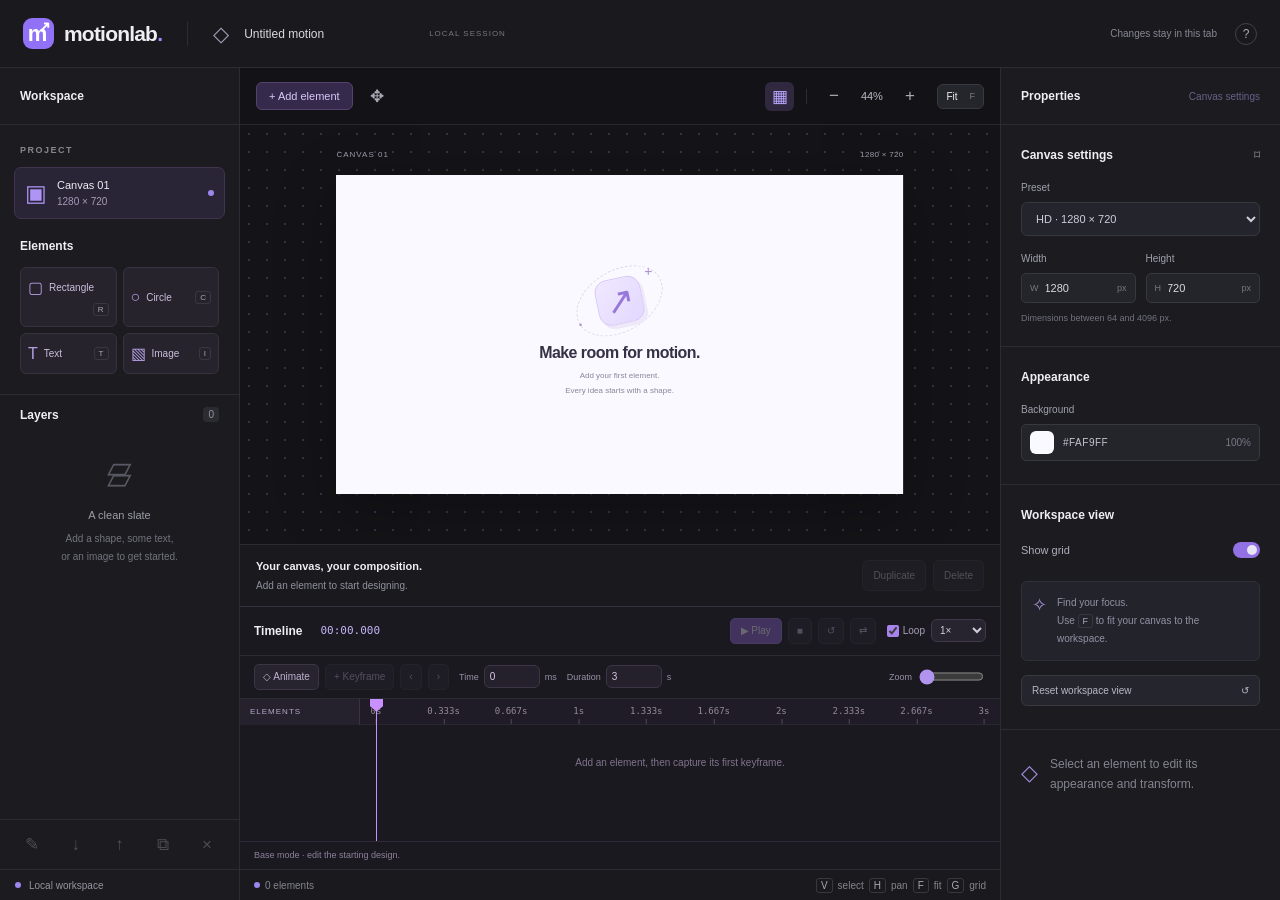
==== commit fba0a8a6: "feat: implemented animation engine" ====
--- a/index.html
+++ b/index.html
@@ -12,6 +12,7 @@
   <link rel="stylesheet" href="css/canvas.css">
   <link rel="stylesheet" href="css/layout.css">
   <link rel="stylesheet" href="css/editor.css">
+  <link rel="stylesheet" href="css/timeline.css">
   <script type="module" src="js/main.js"></script>
 </head>
 <body>
@@ -34,12 +35,18 @@
       <div class="canvas-toolbar"><div class="canvas-tools"><button id="toggle-layers" class="icon-button mobile-only" aria-label="Toggle layers panel" aria-expanded="false" aria-controls="layer-list">☰</button><details id="insert-menu"><summary>+ <span>Add element</span></summary><div class="insert-popover"><button data-add="rectangle">▢ Rectangle <kbd>R</kbd></button><button data-add="circle">○ Circle <kbd>C</kbd></button><button data-add="text">T Text <kbd>T</kbd></button><button data-add="image">▧ Image <kbd>I</kbd></button></div></details><button id="pan-tool" class="icon-button" aria-label="Pan tool" aria-pressed="false" title="Pan workspace (H)">✥</button></div><div class="view-controls"><button id="toggle-grid" class="icon-button" aria-label="Toggle workspace grid" aria-pressed="true" title="Toggle grid (G)">▦</button><span class="mini-divider"></span><button id="zoom-out" class="icon-button" aria-label="Zoom out" title="Zoom out (−)">−</button><output id="zoom-label" aria-live="polite">50%</output><button id="zoom-in" class="icon-button" aria-label="Zoom in" title="Zoom in (+)">+</button><button id="fit" class="fit-button" title="Fit canvas (F)">Fit <span>F</span></button></div></div>
       <div id="viewport" class="viewport grid-visible" tabindex="0" aria-label="Canvas workspace. Arrow keys move the selected element."><div class="canvas-stage"><div id="canvas-frame" class="canvas-frame"><div class="artboard-label"><span>CANVAS 01</span><span id="artboard-dimensions">1280 × 720</span></div><div id="artboard" class="artboard" aria-label="Design canvas"><div class="canvas-empty"><div class="empty-art" aria-hidden="true"><span class="orbit"></span><span class="motion-tile">↗</span><span class="spark spark-one">+</span><span class="spark spark-two">·</span></div><h1>Make room for motion.</h1><p>Add your first element.<br>Every idea starts with a shape.</p></div></div><div id="selection-overlay" aria-label="Selection handles"></div></div></div></div>
       <section class="canvas-overview" aria-label="Selection actions"><div><h2 id="selection-title">Your canvas, your composition.</h2><p id="selection-description">Add an element to start designing.</p></div><div class="selection-actions"><button data-element-action="duplicate" class="secondary-button" title="Duplicate selected element">Duplicate</button><button data-element-action="delete" class="secondary-button danger" title="Delete selected element">Delete</button></div></section>
+      <section id="timeline" class="timeline" aria-label="Animation timeline">
+        <div class="timeline-heading"><div class="timeline-title"><h2>Timeline</h2><output id="time-display">00:00.000</output></div><div class="transport"><button id="play" title="Play/pause (Space)" aria-label="Play animation">▶ <span>Play</span></button><button id="stop" title="Stop and return to start" aria-label="Stop animation">■</button><button id="restart" title="Restart playback" aria-label="Restart animation">↺</button><button id="reverse" title="Reverse playback direction" aria-label="Reverse playback direction" aria-pressed="false">⇄</button><label class="compact-check"><input id="loop" type="checkbox" checked>Loop</label><select id="playback-speed" aria-label="Playback speed"><option value="0.5">0.5×</option><option value="1" selected>1×</option><option value="2">2×</option></select></div></div>
+        <div class="timeline-tools"><button id="animate-mode" aria-pressed="false" title="Toggle between base styles and keyframe editing">◇ Animate</button><button id="add-keyframe" title="Capture selected element at playhead (K)">+ Keyframe</button><div class="timeline-navigation"><button id="previous-keyframe" aria-label="Previous keyframe" title="Previous keyframe">‹</button><button id="next-keyframe" aria-label="Next keyframe" title="Next keyframe">›</button></div><label class="timeline-field">Time <input id="timeline-seek" type="number" min="0" max="3000" step="1" value="0" required aria-label="Playhead time in milliseconds">ms</label><label class="timeline-field">Duration <input id="timeline-duration" type="number" min="0.001" max="120" step="any" value="3" required aria-label="Animation duration in seconds">s</label><label class="timeline-zoom">Zoom <input id="timeline-zoom" type="range" min="1" max="8" step="0.5" value="1" aria-label="Timeline zoom"></label></div>
+        <div id="timeline-scroll" class="timeline-scroll"><div id="timeline-content" class="timeline-content"><div id="timeline-ruler" class="timeline-row timeline-ruler"><div class="track-name">ELEMENTS</div><div class="time-lane" aria-label="Time ruler"></div></div><div id="timeline-rows"></div><div id="timeline-empty" class="timeline-empty">Add an element, then capture its first keyframe.</div><div id="playhead" class="playhead" role="slider" tabindex="0" aria-label="Timeline playhead" aria-valuemin="0" aria-valuemax="3000" aria-valuenow="0"><span></span></div></div></div>
+        <p id="timeline-status" class="timeline-status">Base mode · edit the starting design.</p>
+      </section>
       <footer class="studio-footer"><span><span class="status-dot"></span><span id="element-status">0 elements</span></span><span><kbd>V</kbd> select <kbd>H</kbd> pan <kbd>F</kbd> fit <kbd>G</kbd> grid</span></footer>
     </main>
-    <aside class="sidebar right-panel" aria-label="Properties panel"><div class="panel-heading"><h2>Properties</h2><button id="show-canvas" class="text-button">Canvas settings</button></div><div class="properties-scroll"><form id="element-settings" hidden></form><form id="canvas-settings"><section class="property-section"><div class="section-title"><h3>Canvas settings</h3><span aria-hidden="true" class="muted">⌑</span></div><label class="field-label" for="canvas-size">Preset</label><select id="canvas-size"><option value="1280x720">HD · 1280 × 720</option><option value="1920x1080">Full HD · 1920 × 1080</option><option value="1080x1080">Square · 1080 × 1080</option><option value="1080x1920">Portrait · 1080 × 1920</option><option value="custom">Custom</option></select><div class="field-pair"><label><span class="field-label">Width</span><span class="input-wrap"><span>W</span><input id="canvas-width" type="number" min="64" max="4096" step="1" required value="1280" aria-label="Canvas width"><span>px</span></span></label><label><span class="field-label">Height</span><span class="input-wrap"><span>H</span><input id="canvas-height" type="number" min="64" max="4096" step="1" required value="720" aria-label="Canvas height"><span>px</span></span></label></div><p class="field-hint">Dimensions between 64 and 4096 px.</p></section><section class="property-section"><h3>Appearance</h3><label class="field-label" for="canvas-background">Background</label><div class="color-field"><input id="canvas-background" type="color" value="#faf9ff" aria-label="Canvas background color"><output id="color-label">#FAF9FF</output><span>100%</span></div></section><section class="property-section"><h3>Workspace view</h3><label class="switch-row" for="grid-setting"><span>Show grid</span><input id="grid-setting" type="checkbox" checked role="switch"></label><div class="view-tip"><span aria-hidden="true">✧</span><p>Find your focus.<br>Use <kbd>F</kbd> to fit your canvas to the workspace.</p></div><button id="reset-view" class="secondary-button" type="button">Reset workspace view <span aria-hidden="true">↺</span></button></section></form><div id="properties-note" class="properties-note"><span aria-hidden="true">◇</span><p>Select an element to edit its appearance and transform.</p></div></div></aside>
+    <aside class="sidebar right-panel" aria-label="Properties panel"><div class="panel-heading"><h2>Properties</h2><button id="show-canvas" class="text-button">Canvas settings</button></div><div class="properties-scroll"><form id="keyframe-settings" hidden><section class="property-section"><div class="section-title"><h3>Keyframe</h3><span class="keyframe-chip">◆</span></div><fieldset id="keyframe-fields"><label class="field-label" for="keyframe-time">Time (ms)</label><input id="keyframe-time" class="full-input" type="number" min="0" max="3000" step="1" required><label class="field-label easing-label" for="easing-preset">Segment easing</label><select id="easing-preset"><option value="linear">Linear</option><option value="ease">Ease</option><option value="ease-in">Ease in</option><option value="ease-out">Ease out</option><option value="ease-in-out">Ease in out</option><option value="custom">Custom cubic-bezier</option></select><label class="field-label easing-label" for="keyframe-easing">CSS easing value</label><input id="keyframe-easing" class="full-input" type="text" spellcheck="false" maxlength="100"><p id="easing-error" class="field-error" role="alert" hidden>Use a CSS easing preset or cubic-bezier(x1, y1, x2, y2), with x values from 0 to 1.</p><p class="field-hint">Controls interpolation from this keyframe to the next value of each property.</p><button id="delete-keyframe" type="button" class="secondary-button danger">Delete keyframe</button></fieldset></section></form><form id="element-settings" hidden></form><form id="canvas-settings"><section class="property-section"><div class="section-title"><h3>Canvas settings</h3><span aria-hidden="true" class="muted">⌑</span></div><label class="field-label" for="canvas-size">Preset</label><select id="canvas-size"><option value="1280x720">HD · 1280 × 720</option><option value="1920x1080">Full HD · 1920 × 1080</option><option value="1080x1080">Square · 1080 × 1080</option><option value="1080x1920">Portrait · 1080 × 1920</option><option value="custom">Custom</option></select><div class="field-pair"><label><span class="field-label">Width</span><span class="input-wrap"><span>W</span><input id="canvas-width" type="number" min="64" max="4096" step="1" required value="1280" aria-label="Canvas width"><span>px</span></span></label><label><span class="field-label">Height</span><span class="input-wrap"><span>H</span><input id="canvas-height" type="number" min="64" max="4096" step="1" required value="720" aria-label="Canvas height"><span>px</span></span></label></div><p class="field-hint">Dimensions between 64 and 4096 px.</p></section><section class="property-section"><h3>Appearance</h3><label class="field-label" for="canvas-background">Background</label><div class="color-field"><input id="canvas-background" type="color" value="#faf9ff" aria-label="Canvas background color"><output id="color-label">#FAF9FF</output><span>100%</span></div></section><section class="property-section"><h3>Workspace view</h3><label class="switch-row" for="grid-setting"><span>Show grid</span><input id="grid-setting" type="checkbox" checked role="switch"></label><div class="view-tip"><span aria-hidden="true">✧</span><p>Find your focus.<br>Use <kbd>F</kbd> to fit your canvas to the workspace.</p></div><button id="reset-view" class="secondary-button" type="button">Reset workspace view <span aria-hidden="true">↺</span></button></section></form><div id="properties-note" class="properties-note"><span aria-hidden="true">◇</span><p>Select an element to edit its appearance and transform.</p></div></div></aside>
   </div>
   <input id="image-file" type="file" accept="image/png,image/jpeg,image/webp,image/gif" hidden>
   <div id="notification" class="notification" role="status" aria-live="polite" hidden></div>
-  <dialog id="guide"><div class="dialog-header"><span class="eyebrow">WORKSPACE SHORTCUTS</span><button id="close-guide" class="icon-button" aria-label="Close shortcuts">×</button></div><h2>A little less clicking.</h2><p>Keep your hands on the keyboard and your focus on the canvas.</p><dl class="shortcut-list"><div><dt>Add rectangle / circle / text / image</dt><dd><kbd>R</kbd> <kbd>C</kbd> <kbd>T</kbd> <kbd>I</kbd></dd></div><div><dt>Select / pan tool</dt><dd><kbd>V</kbd> <kbd>H</kbd></dd></div><div><dt>Move selection / move by 10 px</dt><dd><kbd>Arrows</kbd> <kbd>Shift + Arrows</kbd></dd></div><div><dt>Duplicate selection</dt><dd><kbd>⌘ / Ctrl + D</kbd></dd></div><div><dt>Delete selection</dt><dd><kbd>Delete</kbd></dd></div><div><dt>Fit canvas / toggle grid</dt><dd><kbd>F</kbd> <kbd>G</kbd></dd></div><div><dt>Zoom in / out</dt><dd><kbd>+</kbd> <kbd>−</kbd></dd></div><div><dt>Cancel gesture / deselect</dt><dd><kbd>Esc</kbd></dd></div></dl><div class="dialog-note">Drag corner or edge handles to resize. Drag the round handle to rotate; hold Shift to snap to 15°. Middle-drag or use the pan tool to move around the workspace. Project changes stay in this tab and reset on reload.</div></dialog>
+  <dialog id="guide"><div class="dialog-header"><span class="eyebrow">WORKSPACE SHORTCUTS</span><button id="close-guide" class="icon-button" aria-label="Close shortcuts">×</button></div><h2>A little less clicking.</h2><p>Keep your hands on the keyboard and your focus on the canvas.</p><dl class="shortcut-list"><div><dt>Add rectangle / circle / text / image</dt><dd><kbd>R</kbd> <kbd>C</kbd> <kbd>T</kbd> <kbd>I</kbd></dd></div><div><dt>Select / pan tool</dt><dd><kbd>V</kbd> <kbd>H</kbd></dd></div><div><dt>Move selection / move by 10 px</dt><dd><kbd>Arrows</kbd> <kbd>Shift + Arrows</kbd></dd></div><div><dt>Duplicate selection</dt><dd><kbd>⌘ / Ctrl + D</kbd></dd></div><div><dt>Play / pause</dt><dd><kbd>Space</kbd></dd></div><div><dt>Capture keyframe</dt><dd><kbd>K</kbd></dd></div><div><dt>Delete selected timeline keyframe</dt><dd><kbd>Delete</kbd></dd></div><div><dt>Delete element selection</dt><dd><kbd>Delete</kbd></dd></div><div><dt>Fit canvas / toggle grid</dt><dd><kbd>F</kbd> <kbd>G</kbd></dd></div><div><dt>Zoom in / out</dt><dd><kbd>+</kbd> <kbd>−</kbd></dd></div><div><dt>Cancel gesture / deselect</dt><dd><kbd>Esc</kbd></dd></div></dl><div class="dialog-note">Drag corner or edge handles to resize. Drag the round handle to rotate; hold Shift to snap to 15°. Middle-drag or use the pan tool to move around the workspace. In Animate mode, transform, opacity, size and color edits at the playhead create keyframes. Turn Animate off to edit base styles. Drag keyframe diamonds to change their time; hold Shift to snap to 100 ms. Project changes stay in this tab and reset on reload.</div></dialog>
 </body>
 </html>
--- a/css/timeline.css
+++ b/css/timeline.css
@@ -0,0 +1,51 @@
+.timeline { flex-shrink: 0; border-top: 1px solid #34303e; background: #1a191f; min-width: 0; }
+.timeline-heading { display: flex; justify-content: space-between; align-items: center; padding: 11px 14px; gap: 10px; flex-wrap: wrap; border-bottom: 1px solid var(--line); }
+.timeline-title { display: flex; align-items: center; gap: 18px; }
+#time-display { font: 11px ui-monospace, monospace; color: #c6b3f7; font-variant-numeric: tabular-nums; }
+.transport, .timeline-tools, .timeline-navigation { display: flex; align-items: center; gap: 6px; }
+.timeline button { border: 1px solid #3b3546; background: #28242f; color: #bcb1cf; border-radius: 5px; min-height: 26px; padding: 4px 8px; font-size: 10px; white-space: nowrap; }
+.timeline button:hover:not(:disabled) { background: #40344f; color: #eadfff; }
+.timeline button[aria-pressed=true] { color: #d5baff; border-color: #79549c; background: #3c2b50; }
+#play { background: #8b65d4; border-color: #9d7bdf; color: #fff; min-width: 52px; }
+#play:hover:not(:disabled) { background: #a47ce9; }
+.compact-check { display: flex; align-items: center; gap: 4px; color: #aaa0bb; font-size: 10px; margin-left: 5px; }
+.compact-check input { accent-color: #a783ed; width: 12px; height: 12px; margin: 0; }
+#playback-speed { width: 55px; padding: 4px; font-size: 10px; background: #27232f; border-color: #413849; }
+.timeline-tools { flex-wrap: wrap; padding: 8px 14px; border-bottom: 1px solid var(--line); row-gap: 9px; }
+.timeline-field { display: flex; align-items: center; gap: 5px; font-size: 9px; color: #9991a7; margin-left: 4px; }
+.timeline-field input { width: 56px; background: #25212c; border: 1px solid #3d3547; color: #d3c8e2; padding: 5px; font-size: 10px; appearance: textfield; }
+.timeline-field input::-webkit-inner-spin-button { appearance: none; }
+.timeline-zoom { display: flex; align-items: center; gap: 5px; font-size: 9px; color: #9991a7; margin-left: auto; }
+.timeline-zoom input { width: 65px; height: 15px; accent-color: #b194ee; }
+.timeline-scroll { overflow: auto; height: 142px; overscroll-behavior: contain; position: relative; }
+.timeline-content { position: relative; min-height: 100%; --label-width: 120px; }
+.timeline-row { display: flex; min-height: 34px; }
+.track-name { width: var(--label-width); flex-shrink: 0; position: sticky; left: 0; z-index: 4; border-right: 1px solid #3a3245; background: #211e28; padding: 8px 10px; display: flex; align-items: center; gap: 7px; font-size: 10px; color: #b5a9c9; }
+button.track-name { border: 0; border-radius: 0; border-right: 1px solid #3a3245; text-align: left; justify-content: flex-start; }
+.track-name > span { overflow: hidden; white-space: nowrap; text-overflow: ellipsis; pointer-events: none; }
+.track-name > small { color: #8c7e9c; margin-left: auto; font-size: 9px; }
+.timeline-row.selected .track-name { background: #35283f; color: #e0c6ff; }
+.timeline-row.hidden-track .track-name { color: #82768f; }
+.timeline-row.locked-track .time-lane { opacity: .5; }
+.time-lane { position: relative; flex-shrink: 0; border-bottom: 1px solid #2b2633; background: repeating-linear-gradient(90deg, transparent, transparent calc(10% - 1px), #2f2938 10%); touch-action: none; }
+.timeline-ruler { position: sticky; top: 0; z-index: 6; min-height: 26px; }
+.timeline-ruler .track-name { font-size: 8px; letter-spacing: 1px; background: #25212d; }
+.timeline-ruler .time-lane { background: #201c27; cursor: ew-resize; }
+.ruler-tick { position: absolute; top: 7px; color: #97899f; font: 9px ui-monospace, monospace; transform: translateX(-50%); pointer-events: none; }
+.ruler-tick::after { content: ''; position: absolute; height: 5px; width: 1px; background: #554460; top: 13px; left: 50%; }
+.timeline .keyframe-marker { position: absolute; top: 50%; width: 10px; height: 10px; min-height: 0; padding: 0; border-radius: 1px; background: #8e71b2; border: 1px solid #bfa1e2; transform: translate(-50%, -50%) rotate(45deg); touch-action: none; cursor: ew-resize; z-index: 2; }
+.timeline .keyframe-marker.active { background: #e0b3ff; border-color: #f4dcff; box-shadow: 0 0 0 3px #c78bff25; }
+.timeline .keyframe-marker:focus-visible { outline: 2px solid #eee; outline-offset: 3px; }
+.playhead { position: absolute; top: 0; bottom: 0; width: 1px; background: #c891ff; z-index: 7; cursor: ew-resize; touch-action: none; pointer-events: none; }
+.playhead > span { position: absolute; top: 0; left: -6px; width: 13px; height: 13px; background: #c891ff; clip-path: polygon(0 0,100% 0,100% 60%,50% 100%,0 60%); pointer-events: auto; }
+.playhead:focus-visible { box-shadow: 0 0 0 2px #c891ff66; outline: none; }
+.timeline-empty { color: #81738e; font-size: 10px; padding: 32px 20px 25px 140px; text-align: center; }
+.timeline-status { padding: 7px 14px; color: #8c809c; font-size: 9px; border-top: 1px solid #302937; line-height: 1.5; }
+.keyframe-chip { color: #d1a6ff; font-size: 12px; }
+.easing-label { margin-top: 16px; }
+.field-error { font-size: 10px; color: #eaa6b5; line-height: 1.6; margin-top: 10px; }
+#keyframe-settings .field-hint { line-height: 1.6; }
+.canvas-overview { min-height: 62px; padding: 12px 16px; }
+.workspace { min-height: 790px; }
+@media (max-width: 1100px) { .timeline-zoom { margin-left: 4px; }.timeline-heading { gap: 8px; }.transport { flex-wrap: wrap; } }
+@media (max-width: 600px) { .studio { height: 900px; }.layers-open .left-panel { height: 900px; }.timeline-heading { padding: 10px 12px; }.timeline-tools { padding: 8px 12px; }.timeline-scroll { height: 150px; }.timeline-title { width: 100%; justify-content: space-between; }.timeline-status { padding: 7px 12px; } }
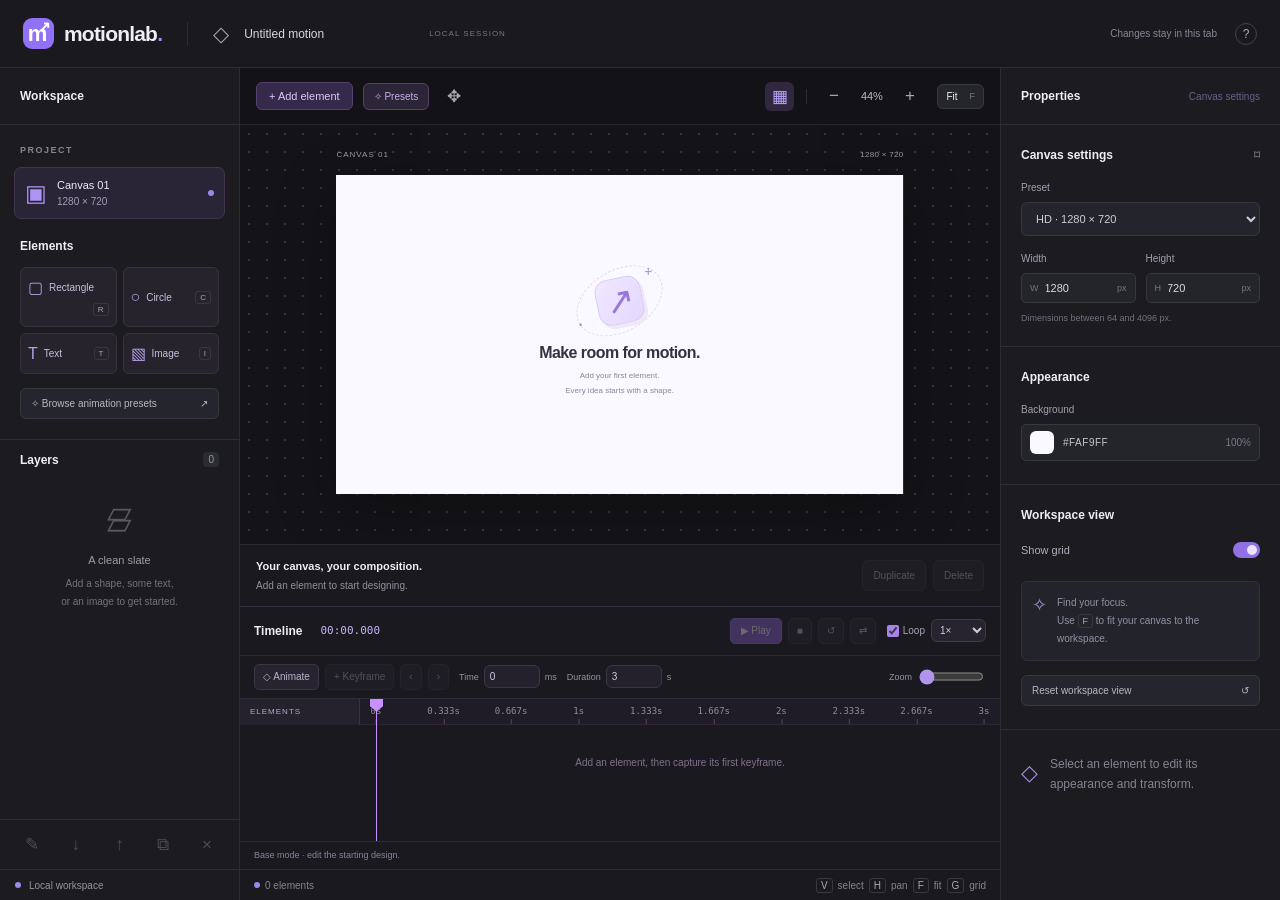
==== commit 6ea8aa64: "feat: added presets to generate editable keyframes" ====
--- a/index.html
+++ b/index.html
@@ -13,6 +13,7 @@
   <link rel="stylesheet" href="css/layout.css">
   <link rel="stylesheet" href="css/editor.css">
   <link rel="stylesheet" href="css/timeline.css">
+  <link rel="stylesheet" href="css/motion-tools.css">
   <script type="module" src="js/main.js"></script>
 </head>
 <body>
@@ -26,13 +27,13 @@
     <aside class="sidebar left-panel" aria-label="Project panel">
       <div class="panel-heading"><h2>Workspace</h2><button id="close-layers" class="icon-button mobile-only" aria-label="Close layers panel">×</button></div>
       <section class="sidebar-section"><div class="section-label">PROJECT</div><div class="project-card"><span class="canvas-icon" aria-hidden="true">▣</span><div><strong>Canvas 01</strong><span id="canvas-summary">1280 × 720</span></div><span class="active-dot" title="Active canvas"></span></div></section>
-      <section class="insert-section"><h3>Elements</h3><div class="element-tools"><button data-add="rectangle"><span aria-hidden="true">▢</span>Rectangle <kbd>R</kbd></button><button data-add="circle"><span aria-hidden="true">○</span>Circle <kbd>C</kbd></button><button data-add="text"><span aria-hidden="true">T</span>Text <kbd>T</kbd></button><button data-add="image"><span aria-hidden="true">▧</span>Image <kbd>I</kbd></button></div></section>
+      <section class="insert-section"><h3>Elements</h3><div class="element-tools"><button data-add="rectangle"><span aria-hidden="true">▢</span>Rectangle <kbd>R</kbd></button><button data-add="circle"><span aria-hidden="true">○</span>Circle <kbd>C</kbd></button><button data-add="text"><span aria-hidden="true">T</span>Text <kbd>T</kbd></button><button data-add="image"><span aria-hidden="true">▧</span>Image <kbd>I</kbd></button></div><button id="sidebar-presets" class="secondary-button">✧ Browse animation presets <span>↗</span></button></section>
       <section class="layer-section"><div class="section-title"><h3>Layers</h3><span id="layer-count" class="count">0</span></div><div id="layer-empty" class="layer-empty"><span class="stack-symbol" aria-hidden="true">▱<br>▱</span><strong>A clean slate</strong><p>Add a shape, some text,<br>or an image to get started.</p></div><ul id="layer-list" aria-label="Layers, front to back"></ul></section>
       <div class="layer-actions" aria-label="Layer actions"><button data-element-action="rename" class="icon-button" title="Rename layer" aria-label="Rename layer">✎</button><button data-element-action="backward" class="icon-button" title="Send backward" aria-label="Send backward">↓</button><button data-element-action="forward" class="icon-button" title="Bring forward" aria-label="Bring forward">↑</button><button data-element-action="duplicate" class="icon-button" title="Duplicate (⌘/Ctrl D)" aria-label="Duplicate layer">⧉</button><button data-element-action="delete" class="icon-button danger" title="Delete layer" aria-label="Delete layer">×</button></div>
       <footer class="panel-footer"><span class="status-dot"></span> Local workspace</footer>
     </aside>
     <main class="studio" aria-label="Design workspace">
-      <div class="canvas-toolbar"><div class="canvas-tools"><button id="toggle-layers" class="icon-button mobile-only" aria-label="Toggle layers panel" aria-expanded="false" aria-controls="layer-list">☰</button><details id="insert-menu"><summary>+ <span>Add element</span></summary><div class="insert-popover"><button data-add="rectangle">▢ Rectangle <kbd>R</kbd></button><button data-add="circle">○ Circle <kbd>C</kbd></button><button data-add="text">T Text <kbd>T</kbd></button><button data-add="image">▧ Image <kbd>I</kbd></button></div></details><button id="pan-tool" class="icon-button" aria-label="Pan tool" aria-pressed="false" title="Pan workspace (H)">✥</button></div><div class="view-controls"><button id="toggle-grid" class="icon-button" aria-label="Toggle workspace grid" aria-pressed="true" title="Toggle grid (G)">▦</button><span class="mini-divider"></span><button id="zoom-out" class="icon-button" aria-label="Zoom out" title="Zoom out (−)">−</button><output id="zoom-label" aria-live="polite">50%</output><button id="zoom-in" class="icon-button" aria-label="Zoom in" title="Zoom in (+)">+</button><button id="fit" class="fit-button" title="Fit canvas (F)">Fit <span>F</span></button></div></div>
+      <div class="canvas-toolbar"><div class="canvas-tools"><button id="toggle-layers" class="icon-button mobile-only" aria-label="Toggle layers panel" aria-expanded="false" aria-controls="layer-list">☰</button><details id="insert-menu"><summary>+ <span>Add element</span></summary><div class="insert-popover"><button data-add="rectangle">▢ Rectangle <kbd>R</kbd></button><button data-add="circle">○ Circle <kbd>C</kbd></button><button data-add="text">T Text <kbd>T</kbd></button><button data-add="image">▧ Image <kbd>I</kbd></button></div></details><button id="open-presets" class="preset-launch" title="Animation presets">✧ Presets</button><button id="pan-tool" class="icon-button" aria-label="Pan tool" aria-pressed="false" title="Pan workspace (H)">✥</button></div><div class="view-controls"><button id="toggle-grid" class="icon-button" aria-label="Toggle workspace grid" aria-pressed="true" title="Toggle grid (G)">▦</button><span class="mini-divider"></span><button id="zoom-out" class="icon-button" aria-label="Zoom out" title="Zoom out (−)">−</button><output id="zoom-label" aria-live="polite">50%</output><button id="zoom-in" class="icon-button" aria-label="Zoom in" title="Zoom in (+)">+</button><button id="fit" class="fit-button" title="Fit canvas (F)">Fit <span>F</span></button></div></div>
       <div id="viewport" class="viewport grid-visible" tabindex="0" aria-label="Canvas workspace. Arrow keys move the selected element."><div class="canvas-stage"><div id="canvas-frame" class="canvas-frame"><div class="artboard-label"><span>CANVAS 01</span><span id="artboard-dimensions">1280 × 720</span></div><div id="artboard" class="artboard" aria-label="Design canvas"><div class="canvas-empty"><div class="empty-art" aria-hidden="true"><span class="orbit"></span><span class="motion-tile">↗</span><span class="spark spark-one">+</span><span class="spark spark-two">·</span></div><h1>Make room for motion.</h1><p>Add your first element.<br>Every idea starts with a shape.</p></div></div><div id="selection-overlay" aria-label="Selection handles"></div></div></div></div>
       <section class="canvas-overview" aria-label="Selection actions"><div><h2 id="selection-title">Your canvas, your composition.</h2><p id="selection-description">Add an element to start designing.</p></div><div class="selection-actions"><button data-element-action="duplicate" class="secondary-button" title="Duplicate selected element">Duplicate</button><button data-element-action="delete" class="secondary-button danger" title="Delete selected element">Delete</button></div></section>
       <section id="timeline" class="timeline" aria-label="Animation timeline">
@@ -43,10 +44,11 @@
       </section>
       <footer class="studio-footer"><span><span class="status-dot"></span><span id="element-status">0 elements</span></span><span><kbd>V</kbd> select <kbd>H</kbd> pan <kbd>F</kbd> fit <kbd>G</kbd> grid</span></footer>
     </main>
-    <aside class="sidebar right-panel" aria-label="Properties panel"><div class="panel-heading"><h2>Properties</h2><button id="show-canvas" class="text-button">Canvas settings</button></div><div class="properties-scroll"><form id="keyframe-settings" hidden><section class="property-section"><div class="section-title"><h3>Keyframe</h3><span class="keyframe-chip">◆</span></div><fieldset id="keyframe-fields"><label class="field-label" for="keyframe-time">Time (ms)</label><input id="keyframe-time" class="full-input" type="number" min="0" max="3000" step="1" required><label class="field-label easing-label" for="easing-preset">Segment easing</label><select id="easing-preset"><option value="linear">Linear</option><option value="ease">Ease</option><option value="ease-in">Ease in</option><option value="ease-out">Ease out</option><option value="ease-in-out">Ease in out</option><option value="custom">Custom cubic-bezier</option></select><label class="field-label easing-label" for="keyframe-easing">CSS easing value</label><input id="keyframe-easing" class="full-input" type="text" spellcheck="false" maxlength="100"><p id="easing-error" class="field-error" role="alert" hidden>Use a CSS easing preset or cubic-bezier(x1, y1, x2, y2), with x values from 0 to 1.</p><p class="field-hint">Controls interpolation from this keyframe to the next value of each property.</p><button id="delete-keyframe" type="button" class="secondary-button danger">Delete keyframe</button></fieldset></section></form><form id="element-settings" hidden></form><form id="canvas-settings"><section class="property-section"><div class="section-title"><h3>Canvas settings</h3><span aria-hidden="true" class="muted">⌑</span></div><label class="field-label" for="canvas-size">Preset</label><select id="canvas-size"><option value="1280x720">HD · 1280 × 720</option><option value="1920x1080">Full HD · 1920 × 1080</option><option value="1080x1080">Square · 1080 × 1080</option><option value="1080x1920">Portrait · 1080 × 1920</option><option value="custom">Custom</option></select><div class="field-pair"><label><span class="field-label">Width</span><span class="input-wrap"><span>W</span><input id="canvas-width" type="number" min="64" max="4096" step="1" required value="1280" aria-label="Canvas width"><span>px</span></span></label><label><span class="field-label">Height</span><span class="input-wrap"><span>H</span><input id="canvas-height" type="number" min="64" max="4096" step="1" required value="720" aria-label="Canvas height"><span>px</span></span></label></div><p class="field-hint">Dimensions between 64 and 4096 px.</p></section><section class="property-section"><h3>Appearance</h3><label class="field-label" for="canvas-background">Background</label><div class="color-field"><input id="canvas-background" type="color" value="#faf9ff" aria-label="Canvas background color"><output id="color-label">#FAF9FF</output><span>100%</span></div></section><section class="property-section"><h3>Workspace view</h3><label class="switch-row" for="grid-setting"><span>Show grid</span><input id="grid-setting" type="checkbox" checked role="switch"></label><div class="view-tip"><span aria-hidden="true">✧</span><p>Find your focus.<br>Use <kbd>F</kbd> to fit your canvas to the workspace.</p></div><button id="reset-view" class="secondary-button" type="button">Reset workspace view <span aria-hidden="true">↺</span></button></section></form><div id="properties-note" class="properties-note"><span aria-hidden="true">◇</span><p>Select an element to edit its appearance and transform.</p></div></div></aside>
+    <aside class="sidebar right-panel" aria-label="Properties panel"><div class="panel-heading"><h2>Properties</h2><button id="show-canvas" class="text-button">Canvas settings</button></div><div class="properties-scroll"><form id="keyframe-settings" hidden><section class="property-section"><div class="section-title"><h3>Keyframe</h3><span class="keyframe-chip">◆</span></div><fieldset id="keyframe-fields"><label class="field-label" for="keyframe-time">Time (ms)</label><input id="keyframe-time" class="full-input" type="number" min="0" max="3000" step="1" required><label class="field-label easing-label" for="easing-preset">Segment easing</label><select id="easing-preset"><option value="linear">Linear</option><option value="ease">Ease</option><option value="ease-in">Ease in</option><option value="ease-out">Ease out</option><option value="ease-in-out">Ease in out</option><option value="custom">Custom cubic-bezier</option><option value="steps">Stepped</option></select><div id="bezier-editor"><div id="bezier-graph" class="bezier-graph"><svg viewBox="0 0 240 220" aria-label="Selected segment easing curve"><path id="bezier-grid" class="bezier-grid"/><path id="bezier-reference" class="bezier-reference"/><path id="bezier-connectors" class="bezier-connectors"/><path id="bezier-curve" class="bezier-curve"/><text x="24" y="214">Time →</text><text x="24" y="15">Progress ↑</text></svg><button type="button" class="bezier-handle first" data-bezier-point="0" aria-label="First easing control point"></button><button type="button" class="bezier-handle second" data-bezier-point="1" aria-label="Second easing control point"></button></div><div class="bezier-coordinates"><label>X1<input type="number" data-bezier-coordinate="0" aria-label="First control point X" min="0" max="1" step="any" required></label><label>Y1<input type="number" data-bezier-coordinate="1" aria-label="First control point Y" min="-10" max="10" step="any" required></label><label>X2<input type="number" data-bezier-coordinate="2" aria-label="Second control point X" min="0" max="1" step="any" required></label><label>Y2<input type="number" data-bezier-coordinate="3" aria-label="Second control point Y" min="-10" max="10" step="any" required></label></div><p id="bezier-tip" class="field-hint"></p><div id="easing-preview-track" class="easing-preview-track" aria-label="Live easing preview"><span id="easing-preview-dot"></span></div><div class="easing-preview-footer"><code id="bezier-value"></code><button id="replay-easing" type="button" class="text-button">Replay ↺</button></div></div><label class="field-label easing-label" for="keyframe-easing">CSS easing value</label><input id="keyframe-easing" class="full-input" type="text" spellcheck="false" maxlength="100"><p id="easing-error" class="field-error" role="alert" hidden>Use a CSS easing preset, steps(n, end), or cubic-bezier(x1, y1, x2, y2) with x values from 0 to 1.</p><p class="field-hint">Controls interpolation from this keyframe to the next value of each property.</p><button id="delete-keyframe" type="button" class="secondary-button danger">Delete keyframe</button></fieldset></section></form><form id="element-settings" hidden></form><form id="canvas-settings"><section class="property-section"><div class="section-title"><h3>Canvas settings</h3><span aria-hidden="true" class="muted">⌑</span></div><label class="field-label" for="canvas-size">Preset</label><select id="canvas-size"><option value="1280x720">HD · 1280 × 720</option><option value="1920x1080">Full HD · 1920 × 1080</option><option value="1080x1080">Square · 1080 × 1080</option><option value="1080x1920">Portrait · 1080 × 1920</option><option value="custom">Custom</option></select><div class="field-pair"><label><span class="field-label">Width</span><span class="input-wrap"><span>W</span><input id="canvas-width" type="number" min="64" max="4096" step="1" required value="1280" aria-label="Canvas width"><span>px</span></span></label><label><span class="field-label">Height</span><span class="input-wrap"><span>H</span><input id="canvas-height" type="number" min="64" max="4096" step="1" required value="720" aria-label="Canvas height"><span>px</span></span></label></div><p class="field-hint">Dimensions between 64 and 4096 px.</p></section><section class="property-section"><h3>Appearance</h3><label class="field-label" for="canvas-background">Background</label><div class="color-field"><input id="canvas-background" type="color" value="#faf9ff" aria-label="Canvas background color"><output id="color-label">#FAF9FF</output><span>100%</span></div></section><section class="property-section"><h3>Workspace view</h3><label class="switch-row" for="grid-setting"><span>Show grid</span><input id="grid-setting" type="checkbox" checked role="switch"></label><div class="view-tip"><span aria-hidden="true">✧</span><p>Find your focus.<br>Use <kbd>F</kbd> to fit your canvas to the workspace.</p></div><button id="reset-view" class="secondary-button" type="button">Reset workspace view <span aria-hidden="true">↺</span></button></section></form><div id="properties-note" class="properties-note"><span aria-hidden="true">◇</span><p>Select an element to edit its appearance and transform.</p></div></div></aside>
   </div>
   <input id="image-file" type="file" accept="image/png,image/jpeg,image/webp,image/gif" hidden>
   <div id="notification" class="notification" role="status" aria-live="polite" hidden></div>
+  <dialog id="preset-library" aria-labelledby="preset-library-title"><div class="dialog-header"><span class="eyebrow">MOTION LIBRARY</span><button id="close-presets" class="icon-button" aria-label="Close preset library">×</button></div><h2 id="preset-library-title">Find your next move.</h2><p>Choose a starting point. Make every keyframe your own.</p><div class="preset-filters"><label class="search-field"><span aria-hidden="true">⌕</span><input id="preset-search" type="search" placeholder="Search presets…" aria-label="Search animation presets"></label><select id="preset-category" aria-label="Preset category"><option>All</option><option>Entrance</option><option>Exit</option><option>Attention</option><option>Loading</option><option>Creative</option></select></div><div class="preset-layout"><div><div id="preset-grid" class="preset-grid" aria-label="Animation presets"></div><p id="preset-empty" class="preset-empty" hidden>No presets match this search.</p></div><section class="preset-config" aria-label="Preset configuration"><span id="preset-category-label" class="eyebrow">ENTRANCE</span><h3 id="preset-selected-name">Fade in</h3><p id="preset-description"></p><p id="preset-target" class="preset-target"></p><label class="field-label" for="preset-duration">Duration (seconds)</label><input id="preset-duration" class="full-input" type="number" min="0.1" max="30" step="any" value="3" required><label class="field-label easing-label" for="preset-delay">Delay (seconds)</label><input id="preset-delay" class="full-input" type="number" min="0" max="30" step="any" value="0" required><label class="field-label easing-label" for="preset-easing">Easing</label><select id="preset-easing"><option value="linear">Linear</option><option value="ease">Ease</option><option value="ease-in">Ease in</option><option value="ease-out">Ease out</option><option value="ease-in-out" selected>Ease in out</option><option value="custom">Custom cubic-bezier</option></select><label id="preset-custom-label" class="field-label easing-label" for="preset-custom-easing" hidden>Custom easing</label><input id="preset-custom-easing" class="full-input" value="cubic-bezier(0.42, 0, 0.58, 1)" maxlength="100" aria-label="Preset custom easing" hidden><p id="preset-timing-note" class="field-hint"></p><button id="apply-preset" type="button" class="primary-button">Apply preset</button><p class="field-hint">Replaces the selected element’s keyframes. Other layers stay in place. Hover or focus a card to preview.</p></section></div></dialog>
   <dialog id="guide"><div class="dialog-header"><span class="eyebrow">WORKSPACE SHORTCUTS</span><button id="close-guide" class="icon-button" aria-label="Close shortcuts">×</button></div><h2>A little less clicking.</h2><p>Keep your hands on the keyboard and your focus on the canvas.</p><dl class="shortcut-list"><div><dt>Add rectangle / circle / text / image</dt><dd><kbd>R</kbd> <kbd>C</kbd> <kbd>T</kbd> <kbd>I</kbd></dd></div><div><dt>Select / pan tool</dt><dd><kbd>V</kbd> <kbd>H</kbd></dd></div><div><dt>Move selection / move by 10 px</dt><dd><kbd>Arrows</kbd> <kbd>Shift + Arrows</kbd></dd></div><div><dt>Duplicate selection</dt><dd><kbd>⌘ / Ctrl + D</kbd></dd></div><div><dt>Play / pause</dt><dd><kbd>Space</kbd></dd></div><div><dt>Capture keyframe</dt><dd><kbd>K</kbd></dd></div><div><dt>Delete selected timeline keyframe</dt><dd><kbd>Delete</kbd></dd></div><div><dt>Delete element selection</dt><dd><kbd>Delete</kbd></dd></div><div><dt>Fit canvas / toggle grid</dt><dd><kbd>F</kbd> <kbd>G</kbd></dd></div><div><dt>Zoom in / out</dt><dd><kbd>+</kbd> <kbd>−</kbd></dd></div><div><dt>Cancel gesture / deselect</dt><dd><kbd>Esc</kbd></dd></div></dl><div class="dialog-note">Drag corner or edge handles to resize. Drag the round handle to rotate; hold Shift to snap to 15°. Middle-drag or use the pan tool to move around the workspace. In Animate mode, transform, opacity, size and color edits at the playhead create keyframes. Turn Animate off to edit base styles. Drag keyframe diamonds to change their time; hold Shift to snap to 100 ms. Project changes stay in this tab and reset on reload.</div></dialog>
 </body>
 </html>
--- a/css/canvas.css
+++ b/css/canvas.css
@@ -37,3 +37,7 @@
 .spark { position: absolute; color: #aa90cd; font-weight: 300; }
 .spark-one { font-size: 31px; top: -20px; right: 1px; }
 .spark-two { font-size: 50px; left: -20px; bottom: -15px; }
+
+.selection-box.turned-in-3d .selection-handle { display: none; }
+
+.element-text-content { display: block; width: max-content; max-width: 100%; min-height: 1.25em; white-space: pre-wrap; overflow-wrap: anywhere; }
--- a/css/motion-tools.css
+++ b/css/motion-tools.css
@@ -0,0 +1,55 @@
+.preset-launch { border: 1px solid #524266; background: #2c2538; color: #c7afe9; padding: 7px 10px; font-size: 10px; white-space: nowrap; }
+.preset-launch:hover { background: #443353; }
+#preset-library { width: min(920px, calc(100vw - 32px)); padding: 26px; }
+.preset-filters { display: flex; gap: 10px; margin: 22px 0 18px; }
+.search-field { display: flex; align-items: center; gap: 9px; border: 1px solid #3d3548; background: #25212d; border-radius: 6px; padding: 7px 10px; flex: 1; min-width: 0; }
+.search-field > span { color: #b69bd8; font-size: 21px; }
+.search-field input { width: 100%; min-width: 0; border: 0; background: transparent; color: #e0d5ef; padding: 4px 0; outline-offset: 4px; font-size: 11px; }
+.preset-filters > select { width: 145px; font-size: 11px; }
+.preset-layout { display: grid; grid-template-columns: minmax(0, 1fr) 225px; gap: 22px; }
+.preset-grid { display: grid; grid-template-columns: repeat(3, minmax(0, 1fr)); gap: 10px; max-height: 460px; overflow: auto; padding: 2px; }
+.preset-card { display: flex; flex-direction: column; align-items: stretch; padding: 8px; border: 1px solid #3a3245; background: #24202c; color: #d7cce5; text-align: left; min-width: 0; }
+.preset-card:hover { border-color: #8d67bc; background: #30263d; }
+.preset-card[aria-pressed=true] { border-color: #b18adf; box-shadow: 0 0 0 1px #b18adf; background: #362b45; }
+.preset-thumbnail { position: relative; display: block; height: 78px; overflow: hidden; border-radius: 4px; background: radial-gradient(#4e3c632e 1px, transparent 1px) 0 0 / 9px 9px, #1d1924; }
+.preset-card strong { font-size: 10px; font-weight: 500; margin: 10px 0 4px; white-space: nowrap; overflow: hidden; text-overflow: ellipsis; }
+.preset-card-category { font-size: 9px; color: #9d89b5; }
+.preset-static { position: absolute; width: 30px; height: 30px; border-radius: 7px; background: #9271ed; left: calc(50% - 15px); top: 24px; }
+.preset-static.circle { border-radius: 50%; }
+.preset-static.text { width: 70px; height: 22px; left: calc(50% - 35px); background: none; color: #d7c1ff; font: 14px monospace; }
+.preset-preview-shape { position: absolute; display: block; top: 0; left: 0; white-space: nowrap; }
+.preset-config { padding: 16px; border: 1px solid #3d344a; border-radius: 8px; background: #25202e; align-self: start; }
+.preset-config h3 { margin: 12px 0 8px; font-size: 18px; font-weight: 500; letter-spacing: -.3px; }
+#preset-description { color: #ad9dbf; line-height: 1.7; font-size: 11px; }
+.preset-target { font-size: 10px; color: #d1b2f0; line-height: 1.7; margin: 14px 0 20px; overflow-wrap: anywhere; }
+.preset-config .field-hint { line-height: 1.7; color: #a494b4; }
+.primary-button { width: 100%; border: 1px solid #b08adf; background: #8b65c9; color: #fff; padding: 10px 12px; margin: 18px 0 4px; font-size: 11px; }
+.primary-button:hover:not(:disabled) { background: #a37adf; }
+.preset-empty { padding: 40px 20px; text-align: center; color: #a394b5; }
+#bezier-editor { margin-top: 18px; padding-top: 16px; border-top: 1px solid #3b3047; }
+.bezier-graph { width: 100%; aspect-ratio: 240 / 220; background: #201b29; border: 1px solid #463750; border-radius: 7px; position: relative; touch-action: none; }
+.bezier-graph svg { display: block; width: 100%; height: 100%; overflow: visible; }
+.bezier-graph svg path { fill: none; }
+.bezier-graph svg text { fill: #9682ac; font: 8px sans-serif; }
+.bezier-grid { stroke: #382d43; stroke-width: .7; }
+.bezier-reference { stroke: #5d456d; stroke-width: 1; stroke-dasharray: 3 4; }
+.bezier-connectors { stroke: #9a6fc4; stroke-width: 1; }
+.bezier-curve { stroke: #cfa3ff; stroke-width: 2.5; }
+.bezier-handle { position: absolute; border: 2px solid #e4ccff; background: #ad79e4; width: 14px; height: 14px; border-radius: 50%; transform: translate(-50%, -50%); padding: 0; cursor: grab; touch-action: none; }
+.bezier-handle.second { background: #e7a27f; border-color: #ffe0c9; }
+.bezier-handle:active { cursor: grabbing; }
+.bezier-coordinates { display: grid; grid-template-columns: repeat(4, minmax(0, 1fr)); gap: 6px; margin-top: 12px; }
+.bezier-coordinates label { color: #a291b6; font-size: 9px; min-width: 0; }
+.bezier-coordinates input { width: 100%; padding: 7px 3px; margin-top: 5px; background: #2a2233; border: 1px solid #46364e; color: #d9c5ee; font-size: 10px; appearance: textfield; }
+.bezier-coordinates input::-webkit-inner-spin-button { appearance: none; }
+#bezier-tip { font-size: 9px; line-height: 1.7; }
+.easing-preview-track { height: 28px; background: #211b29; border: 1px solid #3e314b; border-radius: 5px; margin-top: 14px; position: relative; overflow: hidden; }
+#easing-preview-dot { display: block; position: absolute; left: 0; top: 7px; width: 12px; height: 12px; border-radius: 4px; background: #bf92ef; }
+.easing-preview-footer { display: flex; align-items: center; justify-content: space-between; gap: 10px; margin-top: 8px; }
+#bezier-value { font-size: 8px; color: #9f88b7; overflow-wrap: anywhere; }
+#replay-easing { width: auto; padding: 0; font-size: 9px; flex-shrink: 0; }
+@media (max-width: 700px) { .preset-layout { grid-template-columns: 1fr; }.preset-grid { grid-template-columns: repeat(3, minmax(0, 1fr)); max-height: 280px; }.preset-config { padding: 16px; }.preset-filters > select { width: 110px; } }
+@media (max-width: 430px) { #preset-library { padding: 18px; }.preset-grid { grid-template-columns: repeat(2, minmax(0, 1fr)); max-height: 260px; }.preset-filters { flex-wrap: wrap; }.preset-filters > select { width: 100%; }.canvas-tools { flex-wrap: wrap; gap: 7px; } }
+
+.preset-preview-stage { position: absolute; width: 100px; height: 64px; top: 7px; left: calc(50% - 50px); }
+.preset-preview-stage.dots { width: 128px; left: calc(50% - 64px); transform: scale(.65); }
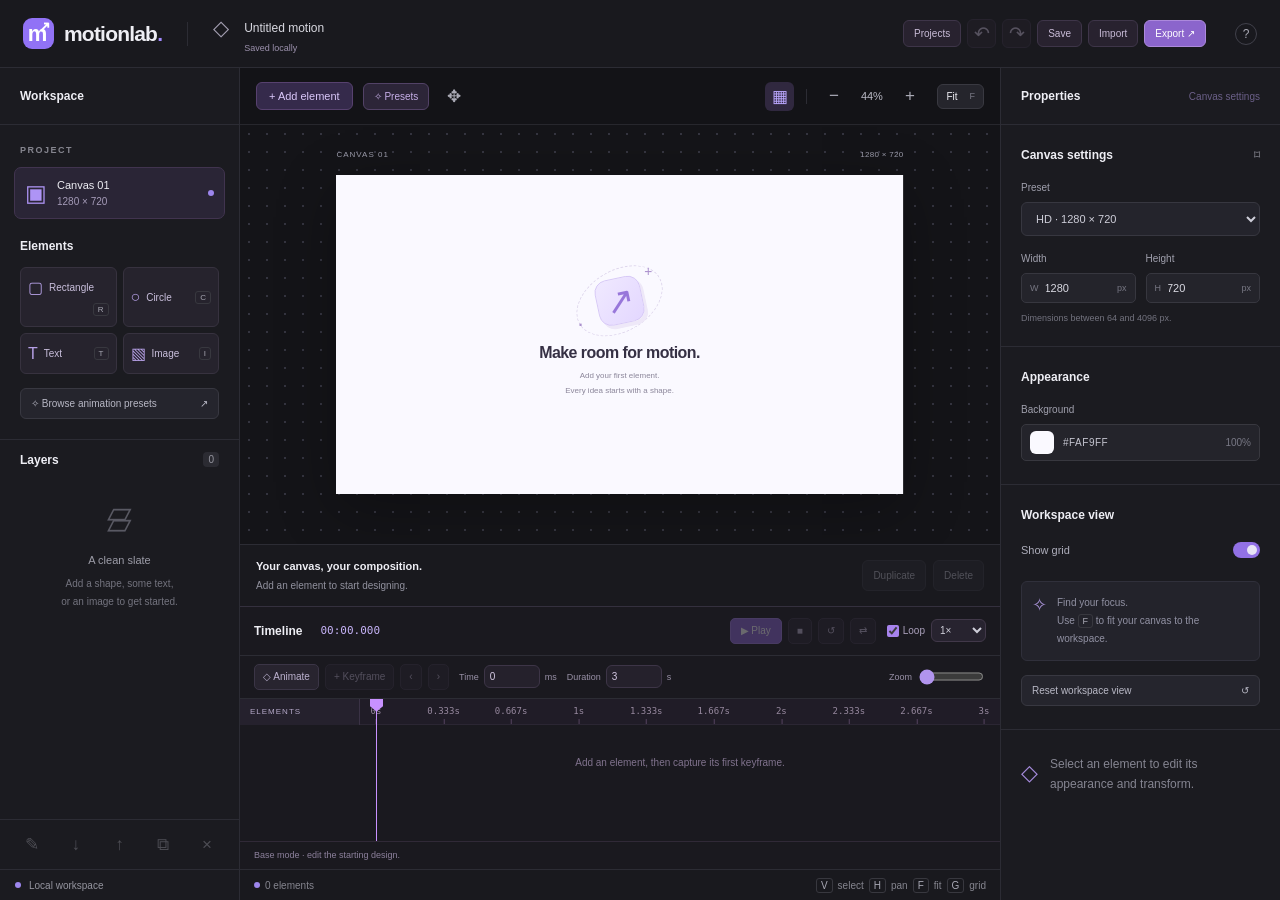
==== commit a794dc90: "feat: implemented persistence, export and history" ====
--- a/index.html
+++ b/index.html
@@ -14,14 +14,15 @@
   <link rel="stylesheet" href="css/editor.css">
   <link rel="stylesheet" href="css/timeline.css">
   <link rel="stylesheet" href="css/motion-tools.css">
+  <link rel="stylesheet" href="css/project-tools.css">
   <script type="module" src="js/main.js"></script>
 </head>
 <body>
   <header class="toolbar">
     <span class="brand" aria-label="MotionLab"><span class="brand-mark" aria-hidden="true">m<span>↗</span></span><span>motionlab<span class="brand-dot">.</span></span></span>
     <span class="toolbar-divider"></span>
-    <div class="project-heading"><span class="project-icon" aria-hidden="true">◇</span><input id="project-name" aria-label="Project name" maxlength="80" value="Untitled motion" spellcheck="false"><span class="session-tag">LOCAL SESSION</span></div>
-    <div class="toolbar-end"><span class="session-note">Changes stay in this tab</span><button id="help" class="icon-button" title="Keyboard shortcuts (?)" aria-label="Open keyboard shortcuts">?</button></div>
+    <div class="project-heading"><span class="project-icon" aria-hidden="true">◇</span><input id="project-name" aria-label="Project name" maxlength="80" value="Untitled motion" spellcheck="false"><span id="save-status" role="status" aria-live="polite">Opening local projects…</span></div>
+    <nav class="document-actions" aria-label="Project actions"><button id="open-projects">Projects</button><button id="undo" class="icon-button" aria-label="Undo" title="Undo (⌘/Ctrl Z)" disabled>↶</button><button id="redo" class="icon-button" aria-label="Redo" title="Redo (⌘/Ctrl Shift Z)" disabled>↷</button><button id="save-project" title="Save locally (⌘/Ctrl S)">Save</button><button id="import-project">Import</button><button id="open-export" class="export-launch">Export ↗</button></nav><div class="toolbar-end"><button id="help" class="icon-button" title="Keyboard shortcuts (?)" aria-label="Open keyboard shortcuts">?</button></div>
   </header>
   <div class="workspace">
     <aside class="sidebar left-panel" aria-label="Project panel">
@@ -46,9 +47,12 @@
     </main>
     <aside class="sidebar right-panel" aria-label="Properties panel"><div class="panel-heading"><h2>Properties</h2><button id="show-canvas" class="text-button">Canvas settings</button></div><div class="properties-scroll"><form id="keyframe-settings" hidden><section class="property-section"><div class="section-title"><h3>Keyframe</h3><span class="keyframe-chip">◆</span></div><fieldset id="keyframe-fields"><label class="field-label" for="keyframe-time">Time (ms)</label><input id="keyframe-time" class="full-input" type="number" min="0" max="3000" step="1" required><label class="field-label easing-label" for="easing-preset">Segment easing</label><select id="easing-preset"><option value="linear">Linear</option><option value="ease">Ease</option><option value="ease-in">Ease in</option><option value="ease-out">Ease out</option><option value="ease-in-out">Ease in out</option><option value="custom">Custom cubic-bezier</option><option value="steps">Stepped</option></select><div id="bezier-editor"><div id="bezier-graph" class="bezier-graph"><svg viewBox="0 0 240 220" aria-label="Selected segment easing curve"><path id="bezier-grid" class="bezier-grid"/><path id="bezier-reference" class="bezier-reference"/><path id="bezier-connectors" class="bezier-connectors"/><path id="bezier-curve" class="bezier-curve"/><text x="24" y="214">Time →</text><text x="24" y="15">Progress ↑</text></svg><button type="button" class="bezier-handle first" data-bezier-point="0" aria-label="First easing control point"></button><button type="button" class="bezier-handle second" data-bezier-point="1" aria-label="Second easing control point"></button></div><div class="bezier-coordinates"><label>X1<input type="number" data-bezier-coordinate="0" aria-label="First control point X" min="0" max="1" step="any" required></label><label>Y1<input type="number" data-bezier-coordinate="1" aria-label="First control point Y" min="-10" max="10" step="any" required></label><label>X2<input type="number" data-bezier-coordinate="2" aria-label="Second control point X" min="0" max="1" step="any" required></label><label>Y2<input type="number" data-bezier-coordinate="3" aria-label="Second control point Y" min="-10" max="10" step="any" required></label></div><p id="bezier-tip" class="field-hint"></p><div id="easing-preview-track" class="easing-preview-track" aria-label="Live easing preview"><span id="easing-preview-dot"></span></div><div class="easing-preview-footer"><code id="bezier-value"></code><button id="replay-easing" type="button" class="text-button">Replay ↺</button></div></div><label class="field-label easing-label" for="keyframe-easing">CSS easing value</label><input id="keyframe-easing" class="full-input" type="text" spellcheck="false" maxlength="100"><p id="easing-error" class="field-error" role="alert" hidden>Use a CSS easing preset, steps(n, end), or cubic-bezier(x1, y1, x2, y2) with x values from 0 to 1.</p><p class="field-hint">Controls interpolation from this keyframe to the next value of each property.</p><button id="delete-keyframe" type="button" class="secondary-button danger">Delete keyframe</button></fieldset></section></form><form id="element-settings" hidden></form><form id="canvas-settings"><section class="property-section"><div class="section-title"><h3>Canvas settings</h3><span aria-hidden="true" class="muted">⌑</span></div><label class="field-label" for="canvas-size">Preset</label><select id="canvas-size"><option value="1280x720">HD · 1280 × 720</option><option value="1920x1080">Full HD · 1920 × 1080</option><option value="1080x1080">Square · 1080 × 1080</option><option value="1080x1920">Portrait · 1080 × 1920</option><option value="custom">Custom</option></select><div class="field-pair"><label><span class="field-label">Width</span><span class="input-wrap"><span>W</span><input id="canvas-width" type="number" min="64" max="4096" step="1" required value="1280" aria-label="Canvas width"><span>px</span></span></label><label><span class="field-label">Height</span><span class="input-wrap"><span>H</span><input id="canvas-height" type="number" min="64" max="4096" step="1" required value="720" aria-label="Canvas height"><span>px</span></span></label></div><p class="field-hint">Dimensions between 64 and 4096 px.</p></section><section class="property-section"><h3>Appearance</h3><label class="field-label" for="canvas-background">Background</label><div class="color-field"><input id="canvas-background" type="color" value="#faf9ff" aria-label="Canvas background color"><output id="color-label">#FAF9FF</output><span>100%</span></div></section><section class="property-section"><h3>Workspace view</h3><label class="switch-row" for="grid-setting"><span>Show grid</span><input id="grid-setting" type="checkbox" checked role="switch"></label><div class="view-tip"><span aria-hidden="true">✧</span><p>Find your focus.<br>Use <kbd>F</kbd> to fit your canvas to the workspace.</p></div><button id="reset-view" class="secondary-button" type="button">Reset workspace view <span aria-hidden="true">↺</span></button></section></form><div id="properties-note" class="properties-note"><span aria-hidden="true">◇</span><p>Select an element to edit its appearance and transform.</p></div></div></aside>
   </div>
+  <input id="project-file" type="file" accept=".json,application/json" hidden>
   <input id="image-file" type="file" accept="image/png,image/jpeg,image/webp,image/gif" hidden>
   <div id="notification" class="notification" role="status" aria-live="polite" hidden></div>
+  <dialog id="project-library" aria-labelledby="projects-title"><div class="dialog-header"><span class="eyebrow">LOCAL WORKSPACE</span><button id="close-projects" class="icon-button" aria-label="Close projects">×</button></div><h2 id="projects-title">Your motion library.</h2><p>Projects save in this browser. Export JSON for a portable backup.</p><div class="project-library-tools"><button id="new-project" class="primary-button" type="button">+ New project</button><label class="compact-check"><input id="show-trash" type="checkbox">Show Trash</label></div><div id="project-list" class="project-list"></div><p id="project-empty" hidden>No projects here.</p><button id="download-project" type="button" class="secondary-button">Download current project JSON ↗</button><p class="field-hint">Trash is recoverable. Imports create a new project. Project JSON files can be up to 64 MB.</p></dialog>
+  <dialog id="export-dialog" aria-labelledby="export-title"><div class="dialog-header"><span class="eyebrow">MADE TO MOVE</span><button id="close-export" class="icon-button" aria-label="Close export">×</button></div><h2 id="export-title">Take your motion with you.</h2><p>Reusable CSS, matching HTML, or a complete demo with embedded assets.</p><div id="export-options" class="export-options"><label class="compact-check"><input id="export-infinite" type="checkbox" checked>Infinite</label><label>Iterations<input id="export-iterations" type="number" min="1" max="100" step="1" value="1" required disabled></label><label>Direction<select id="export-direction" aria-label="Direction"><option value="normal">Normal</option><option value="reverse">Reverse</option><option value="alternate">Alternate</option><option value="alternate-reverse">Alternate reverse</option></select></label><label>Fill<select id="export-fill" aria-label="Fill"><option value="none">None</option><option value="forwards">Forwards</option><option value="backwards">Backwards</option><option value="both" selected>Both</option></select></label><label>Delay (s)<input id="export-delay" type="number" min="0" max="30" step="any" value="0" required></label><label>Speed<select id="export-speed" aria-label="Speed"><option value="0.5">0.5×</option><option value="1" selected>1×</option><option value="2">2×</option></select></label></div><div class="export-layout"><section class="export-source"><div class="export-tabs" aria-label="Export format"><button data-export-format="css" aria-pressed="true">CSS</button><button data-export-format="html" aria-pressed="false">HTML</button><button data-export-format="demo" aria-pressed="false">Demo</button><button data-export-format="json" aria-pressed="false">JSON</button></div><div class="code-heading"><strong id="export-format-label">CSS</strong><div><button id="copy-export" type="button">Copy full source</button><button id="download-export" type="button">Download</button></div></div><pre tabindex="0" aria-label="Generated source"><code id="export-code"></code></pre><p id="export-code-note" class="field-hint"></p></section><section class="export-preview-panel"><div class="code-heading"><strong>Native CSS preview</strong><button id="restart-export-preview" type="button">Restart ↺</button></div><iframe id="export-preview" sandbox="allow-scripts" title="Exported animation preview"></iframe><p class="field-hint">This preview uses the exported CSS and the playback settings above. CSS and HTML snippets work together; Demo includes both. Registered CSS properties require a modern browser.</p></section></div></dialog>
   <dialog id="preset-library" aria-labelledby="preset-library-title"><div class="dialog-header"><span class="eyebrow">MOTION LIBRARY</span><button id="close-presets" class="icon-button" aria-label="Close preset library">×</button></div><h2 id="preset-library-title">Find your next move.</h2><p>Choose a starting point. Make every keyframe your own.</p><div class="preset-filters"><label class="search-field"><span aria-hidden="true">⌕</span><input id="preset-search" type="search" placeholder="Search presets…" aria-label="Search animation presets"></label><select id="preset-category" aria-label="Preset category"><option>All</option><option>Entrance</option><option>Exit</option><option>Attention</option><option>Loading</option><option>Creative</option></select></div><div class="preset-layout"><div><div id="preset-grid" class="preset-grid" aria-label="Animation presets"></div><p id="preset-empty" class="preset-empty" hidden>No presets match this search.</p></div><section class="preset-config" aria-label="Preset configuration"><span id="preset-category-label" class="eyebrow">ENTRANCE</span><h3 id="preset-selected-name">Fade in</h3><p id="preset-description"></p><p id="preset-target" class="preset-target"></p><label class="field-label" for="preset-duration">Duration (seconds)</label><input id="preset-duration" class="full-input" type="number" min="0.1" max="30" step="any" value="3" required><label class="field-label easing-label" for="preset-delay">Delay (seconds)</label><input id="preset-delay" class="full-input" type="number" min="0" max="30" step="any" value="0" required><label class="field-label easing-label" for="preset-easing">Easing</label><select id="preset-easing"><option value="linear">Linear</option><option value="ease">Ease</option><option value="ease-in">Ease in</option><option value="ease-out">Ease out</option><option value="ease-in-out" selected>Ease in out</option><option value="custom">Custom cubic-bezier</option></select><label id="preset-custom-label" class="field-label easing-label" for="preset-custom-easing" hidden>Custom easing</label><input id="preset-custom-easing" class="full-input" value="cubic-bezier(0.42, 0, 0.58, 1)" maxlength="100" aria-label="Preset custom easing" hidden><p id="preset-timing-note" class="field-hint"></p><button id="apply-preset" type="button" class="primary-button">Apply preset</button><p class="field-hint">Replaces the selected element’s keyframes. Other layers stay in place. Hover or focus a card to preview.</p></section></div></dialog>
-  <dialog id="guide"><div class="dialog-header"><span class="eyebrow">WORKSPACE SHORTCUTS</span><button id="close-guide" class="icon-button" aria-label="Close shortcuts">×</button></div><h2>A little less clicking.</h2><p>Keep your hands on the keyboard and your focus on the canvas.</p><dl class="shortcut-list"><div><dt>Add rectangle / circle / text / image</dt><dd><kbd>R</kbd> <kbd>C</kbd> <kbd>T</kbd> <kbd>I</kbd></dd></div><div><dt>Select / pan tool</dt><dd><kbd>V</kbd> <kbd>H</kbd></dd></div><div><dt>Move selection / move by 10 px</dt><dd><kbd>Arrows</kbd> <kbd>Shift + Arrows</kbd></dd></div><div><dt>Duplicate selection</dt><dd><kbd>⌘ / Ctrl + D</kbd></dd></div><div><dt>Play / pause</dt><dd><kbd>Space</kbd></dd></div><div><dt>Capture keyframe</dt><dd><kbd>K</kbd></dd></div><div><dt>Delete selected timeline keyframe</dt><dd><kbd>Delete</kbd></dd></div><div><dt>Delete element selection</dt><dd><kbd>Delete</kbd></dd></div><div><dt>Fit canvas / toggle grid</dt><dd><kbd>F</kbd> <kbd>G</kbd></dd></div><div><dt>Zoom in / out</dt><dd><kbd>+</kbd> <kbd>−</kbd></dd></div><div><dt>Cancel gesture / deselect</dt><dd><kbd>Esc</kbd></dd></div></dl><div class="dialog-note">Drag corner or edge handles to resize. Drag the round handle to rotate; hold Shift to snap to 15°. Middle-drag or use the pan tool to move around the workspace. In Animate mode, transform, opacity, size and color edits at the playhead create keyframes. Turn Animate off to edit base styles. Drag keyframe diamonds to change their time; hold Shift to snap to 100 ms. Project changes stay in this tab and reset on reload.</div></dialog>
+  <dialog id="guide"><div class="dialog-header"><span class="eyebrow">WORKSPACE SHORTCUTS</span><button id="close-guide" class="icon-button" aria-label="Close shortcuts">×</button></div><h2>A little less clicking.</h2><p>Keep your hands on the keyboard and your focus on the canvas.</p><dl class="shortcut-list"><div><dt>Add rectangle / circle / text / image</dt><dd><kbd>R</kbd> <kbd>C</kbd> <kbd>T</kbd> <kbd>I</kbd></dd></div><div><dt>Select / pan tool</dt><dd><kbd>V</kbd> <kbd>H</kbd></dd></div><div><dt>Move selection / move by 10 px</dt><dd><kbd>Arrows</kbd> <kbd>Shift + Arrows</kbd></dd></div><div><dt>Duplicate selection</dt><dd><kbd>⌘ / Ctrl + D</kbd></dd></div><div><dt>Undo / redo</dt><dd><kbd>⌘/Ctrl Z</kbd> <kbd>⌘/Ctrl Shift Z</kbd></dd></div><div><dt>Save project locally</dt><dd><kbd>⌘/Ctrl S</kbd></dd></div><div><dt>Play / pause</dt><dd><kbd>Space</kbd></dd></div><div><dt>Capture keyframe</dt><dd><kbd>K</kbd></dd></div><div><dt>Delete selected timeline keyframe</dt><dd><kbd>Delete</kbd></dd></div><div><dt>Delete element selection</dt><dd><kbd>Delete</kbd></dd></div><div><dt>Fit canvas / toggle grid</dt><dd><kbd>F</kbd> <kbd>G</kbd></dd></div><div><dt>Zoom in / out</dt><dd><kbd>+</kbd> <kbd>−</kbd></dd></div><div><dt>Cancel gesture / deselect</dt><dd><kbd>Esc</kbd></dd></div></dl><div class="dialog-note">Drag corner or edge handles to resize. Drag the round handle to rotate; hold Shift to snap to 15°. Middle-drag or use the pan tool to move around the workspace. In Animate mode, transform, opacity, size and color edits at the playhead create keyframes. Turn Animate off to edit base styles. Drag keyframe diamonds to change their time; hold Shift to snap to 100 ms. Projects autosave locally in this browser. Export JSON for a portable backup.</div></dialog>
 </body>
 </html>
--- a/css/project-tools.css
+++ b/css/project-tools.css
@@ -0,0 +1,42 @@
+.project-heading { flex-wrap: wrap; gap: 0 10px; }
+#save-status { flex-basis: 100%; padding-left: 31px; font-size: 9px; color: #9c91ad; line-height: 1.3; }
+#save-status.save-error { color: #efacb9; }
+.document-actions { display: flex; align-items: center; gap: 6px; margin-left: auto; }
+.document-actions > button { border: 1px solid #3e3549; background: #28222f; padding: 7px 10px; color: #c9bcd8; font-size: 10px; white-space: nowrap; }
+.document-actions > button:hover:not(:disabled) { background: #43324f; }
+.document-actions > .icon-button { font-size: 19px; padding: 0; }
+.document-actions > .export-launch { background: #8b65cc; border-color: #ac89dc; color: #fff; }
+.toolbar-end { margin-left: 4px; }
+#project-library { width: min(660px, calc(100vw - 32px)); }
+.project-library-tools { display: flex; justify-content: space-between; align-items: center; gap: 16px; margin: 20px 0 12px; }
+.project-library-tools .primary-button { width: auto; margin: 0; }
+.project-list { display: grid; gap: 10px; max-height: 400px; overflow: auto; }
+.project-row { padding: 14px; border: 1px solid #42344e; border-radius: 8px; background: #26202e; }
+.project-row > input { width: 100%; border: 1px solid transparent; background: transparent; color: #ddcfee; padding: 5px 4px; font-size: 13px; }
+.project-row > input:hover { border-color: #5b426d; }
+.project-row > p { color: #9f8cb0; font-size: 10px; margin: 8px 4px 12px; line-height: 1.7; }
+.project-row-actions { display: flex; gap: 8px; }
+.project-row-actions button, .code-heading button, .export-tabs button { padding: 7px 10px; border: 1px solid #4c3b5a; border-radius: 5px; background: #31273b; color: #d1bce4; font-size: 10px; }
+#project-empty { padding: 24px 0; text-align: center; color: #a291b2; }
+#project-library > .field-hint { line-height: 1.7; }
+#export-dialog { width: min(1120px, calc(100vw - 32px)); }
+.export-options { display: flex; flex-wrap: wrap; align-items: end; gap: 12px; padding: 16px; margin: 20px 0; border: 1px solid #42334e; border-radius: 8px; background: #26202e; }
+.export-options > label { display: flex; flex-direction: column; gap: 7px; font-size: 9px; color: #af98c2; }
+.export-options > .compact-check { flex-direction: row; align-items: center; padding-bottom: 7px; }
+.export-options select { width: auto; padding: 6px; min-height: 29px; font-size: 10px; }
+.export-options input[type=number] { width: 65px; padding: 6px; border: 1px solid #47354f; background: #2c2335; color: #decdeb; }
+.export-layout { display: grid; grid-template-columns: minmax(0, 1.1fr) minmax(0, 1fr); gap: 20px; }
+.export-source, .export-preview-panel { min-width: 0; }
+.export-tabs { display: flex; gap: 5px; margin-bottom: 12px; }
+.export-tabs button[aria-pressed=true] { color: #e5d4f6; background: #65467d; border-color: #ac82cb; }
+.code-heading { display: flex; align-items: center; justify-content: space-between; gap: 10px; margin-bottom: 10px; }
+.code-heading strong { font-size: 11px; font-weight: 500; color: #cbb6dc; }
+.code-heading > div { display: flex; gap: 5px; }
+.export-source pre { height: 330px; margin: 0; padding: 15px; border: 1px solid #41314c; border-radius: 8px; background: #17121e; color: #bfb0cc; overflow: auto; font: 10px/1.8 ui-monospace, monospace; tab-size: 2; }
+.code-token { color: #c9a1ed; }
+#export-preview { display: block; width: 100%; height: 300px; border: 1px solid #46324e; border-radius: 8px; background: #17141e; }
+.export-preview-panel .field-hint { line-height: 1.8; }
+@media (max-width: 1050px) { .toolbar { gap: 12px; } #project-name { width: 145px; } .document-actions { gap: 4px; } .document-actions > button { padding: 7px 8px; } }
+@media (max-width: 850px) { .toolbar { height: auto; min-height: 112px; padding-top: 10px; padding-bottom: 10px; flex-wrap: wrap; } .document-actions { order: 3; flex-basis: 100%; justify-content: flex-end; }.toolbar-end { margin-left: auto; } .workspace { height: calc(100dvh - 112px); } #save-status { padding-left: 0; } }
+@media (max-width: 750px) { .export-layout { grid-template-columns: 1fr; } #export-dialog, #project-library { padding: 18px; } .export-options { padding: 12px; gap: 10px; }.export-source pre { height: 240px; } }
+@media (max-width: 600px) { #project-name { width: 100%; } .workspace { height: auto; }.document-actions { justify-content: space-between; }.document-actions > button { padding: 7px 8px; } .export-options { align-items: start; } }
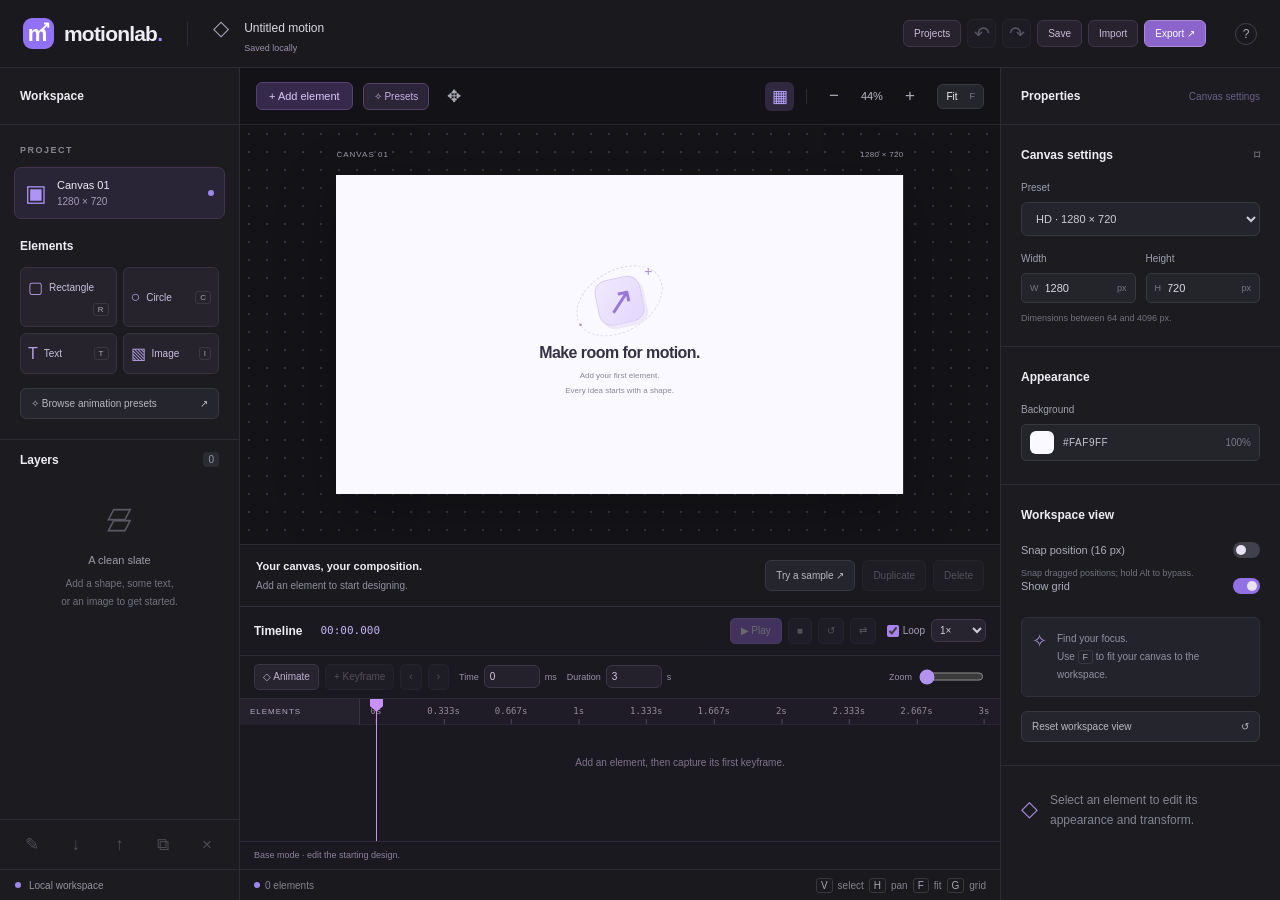
==== commit d774d306: "feat: added sample projects for demo" ====
--- a/index.html
+++ b/index.html
@@ -15,6 +15,7 @@
   <link rel="stylesheet" href="css/timeline.css">
   <link rel="stylesheet" href="css/motion-tools.css">
   <link rel="stylesheet" href="css/project-tools.css">
+  <link rel="stylesheet" href="css/polish.css">
   <script type="module" src="js/main.js"></script>
 </head>
 <body>
@@ -24,7 +25,7 @@
     <div class="project-heading"><span class="project-icon" aria-hidden="true">◇</span><input id="project-name" aria-label="Project name" maxlength="80" value="Untitled motion" spellcheck="false"><span id="save-status" role="status" aria-live="polite">Opening local projects…</span></div>
     <nav class="document-actions" aria-label="Project actions"><button id="open-projects">Projects</button><button id="undo" class="icon-button" aria-label="Undo" title="Undo (⌘/Ctrl Z)" disabled>↶</button><button id="redo" class="icon-button" aria-label="Redo" title="Redo (⌘/Ctrl Shift Z)" disabled>↷</button><button id="save-project" title="Save locally (⌘/Ctrl S)">Save</button><button id="import-project">Import</button><button id="open-export" class="export-launch">Export ↗</button></nav><div class="toolbar-end"><button id="help" class="icon-button" title="Keyboard shortcuts (?)" aria-label="Open keyboard shortcuts">?</button></div>
   </header>
-  <div class="workspace">
+  <div class="workspace"><div id="resize-left" class="panel-resizer resize-left" role="separator" aria-orientation="vertical" aria-label="Resize layers panel" tabindex="0"></div><div id="resize-right" class="panel-resizer resize-right" role="separator" aria-orientation="vertical" aria-label="Resize properties panel" tabindex="0"></div>
     <aside class="sidebar left-panel" aria-label="Project panel">
       <div class="panel-heading"><h2>Workspace</h2><button id="close-layers" class="icon-button mobile-only" aria-label="Close layers panel">×</button></div>
       <section class="sidebar-section"><div class="section-label">PROJECT</div><div class="project-card"><span class="canvas-icon" aria-hidden="true">▣</span><div><strong>Canvas 01</strong><span id="canvas-summary">1280 × 720</span></div><span class="active-dot" title="Active canvas"></span></div></section>
@@ -34,9 +35,9 @@
       <footer class="panel-footer"><span class="status-dot"></span> Local workspace</footer>
     </aside>
     <main class="studio" aria-label="Design workspace">
-      <div class="canvas-toolbar"><div class="canvas-tools"><button id="toggle-layers" class="icon-button mobile-only" aria-label="Toggle layers panel" aria-expanded="false" aria-controls="layer-list">☰</button><details id="insert-menu"><summary>+ <span>Add element</span></summary><div class="insert-popover"><button data-add="rectangle">▢ Rectangle <kbd>R</kbd></button><button data-add="circle">○ Circle <kbd>C</kbd></button><button data-add="text">T Text <kbd>T</kbd></button><button data-add="image">▧ Image <kbd>I</kbd></button></div></details><button id="open-presets" class="preset-launch" title="Animation presets">✧ Presets</button><button id="pan-tool" class="icon-button" aria-label="Pan tool" aria-pressed="false" title="Pan workspace (H)">✥</button></div><div class="view-controls"><button id="toggle-grid" class="icon-button" aria-label="Toggle workspace grid" aria-pressed="true" title="Toggle grid (G)">▦</button><span class="mini-divider"></span><button id="zoom-out" class="icon-button" aria-label="Zoom out" title="Zoom out (−)">−</button><output id="zoom-label" aria-live="polite">50%</output><button id="zoom-in" class="icon-button" aria-label="Zoom in" title="Zoom in (+)">+</button><button id="fit" class="fit-button" title="Fit canvas (F)">Fit <span>F</span></button></div></div>
+      <div class="canvas-toolbar"><div class="canvas-tools"><button id="toggle-layers" class="icon-button mobile-only" aria-label="Toggle layers panel" aria-expanded="false" aria-controls="layer-list">☰</button><button id="toggle-properties" class="icon-button properties-toggle" aria-label="Toggle properties panel" aria-expanded="false" aria-controls="properties-panel" title="Properties">⚙</button><details id="insert-menu"><summary>+ <span>Add element</span></summary><div class="insert-popover"><button data-add="rectangle">▢ Rectangle <kbd>R</kbd></button><button data-add="circle">○ Circle <kbd>C</kbd></button><button data-add="text">T Text <kbd>T</kbd></button><button data-add="image">▧ Image <kbd>I</kbd></button></div></details><button id="open-presets" class="preset-launch" title="Animation presets">✧ Presets</button><button id="pan-tool" class="icon-button" aria-label="Pan tool" aria-pressed="false" title="Pan workspace (H)">✥</button></div><div class="view-controls"><button id="toggle-grid" class="icon-button" aria-label="Toggle workspace grid" aria-pressed="true" title="Toggle grid (G)">▦</button><span class="mini-divider"></span><button id="zoom-out" class="icon-button" aria-label="Zoom out" title="Zoom out (−)">−</button><output id="zoom-label" aria-live="polite">50%</output><button id="zoom-in" class="icon-button" aria-label="Zoom in" title="Zoom in (+)">+</button><button id="fit" class="fit-button" title="Fit canvas (F)">Fit <span>F</span></button></div></div>
       <div id="viewport" class="viewport grid-visible" tabindex="0" aria-label="Canvas workspace. Arrow keys move the selected element."><div class="canvas-stage"><div id="canvas-frame" class="canvas-frame"><div class="artboard-label"><span>CANVAS 01</span><span id="artboard-dimensions">1280 × 720</span></div><div id="artboard" class="artboard" aria-label="Design canvas"><div class="canvas-empty"><div class="empty-art" aria-hidden="true"><span class="orbit"></span><span class="motion-tile">↗</span><span class="spark spark-one">+</span><span class="spark spark-two">·</span></div><h1>Make room for motion.</h1><p>Add your first element.<br>Every idea starts with a shape.</p></div></div><div id="selection-overlay" aria-label="Selection handles"></div></div></div></div>
-      <section class="canvas-overview" aria-label="Selection actions"><div><h2 id="selection-title">Your canvas, your composition.</h2><p id="selection-description">Add an element to start designing.</p></div><div class="selection-actions"><button data-element-action="duplicate" class="secondary-button" title="Duplicate selected element">Duplicate</button><button data-element-action="delete" class="secondary-button danger" title="Delete selected element">Delete</button></div></section>
+      <section class="canvas-overview" aria-label="Selection actions"><div><h2 id="selection-title">Your canvas, your composition.</h2><p id="selection-description">Add an element to start designing.</p></div><div class="selection-actions"><button id="empty-samples" data-open-samples class="secondary-button" type="button">Try a sample ↗</button><button data-element-action="duplicate" class="secondary-button" title="Duplicate selected element">Duplicate</button><button data-element-action="delete" class="secondary-button danger" title="Delete selected element">Delete</button></div></section>
       <section id="timeline" class="timeline" aria-label="Animation timeline">
         <div class="timeline-heading"><div class="timeline-title"><h2>Timeline</h2><output id="time-display">00:00.000</output></div><div class="transport"><button id="play" title="Play/pause (Space)" aria-label="Play animation">▶ <span>Play</span></button><button id="stop" title="Stop and return to start" aria-label="Stop animation">■</button><button id="restart" title="Restart playback" aria-label="Restart animation">↺</button><button id="reverse" title="Reverse playback direction" aria-label="Reverse playback direction" aria-pressed="false">⇄</button><label class="compact-check"><input id="loop" type="checkbox" checked>Loop</label><select id="playback-speed" aria-label="Playback speed"><option value="0.5">0.5×</option><option value="1" selected>1×</option><option value="2">2×</option></select></div></div>
         <div class="timeline-tools"><button id="animate-mode" aria-pressed="false" title="Toggle between base styles and keyframe editing">◇ Animate</button><button id="add-keyframe" title="Capture selected element at playhead (K)">+ Keyframe</button><div class="timeline-navigation"><button id="previous-keyframe" aria-label="Previous keyframe" title="Previous keyframe">‹</button><button id="next-keyframe" aria-label="Next keyframe" title="Next keyframe">›</button></div><label class="timeline-field">Time <input id="timeline-seek" type="number" min="0" max="3000" step="1" value="0" required aria-label="Playhead time in milliseconds">ms</label><label class="timeline-field">Duration <input id="timeline-duration" type="number" min="0.001" max="120" step="any" value="3" required aria-label="Animation duration in seconds">s</label><label class="timeline-zoom">Zoom <input id="timeline-zoom" type="range" min="1" max="8" step="0.5" value="1" aria-label="Timeline zoom"></label></div>
@@ -45,14 +46,14 @@
       </section>
       <footer class="studio-footer"><span><span class="status-dot"></span><span id="element-status">0 elements</span></span><span><kbd>V</kbd> select <kbd>H</kbd> pan <kbd>F</kbd> fit <kbd>G</kbd> grid</span></footer>
     </main>
-    <aside class="sidebar right-panel" aria-label="Properties panel"><div class="panel-heading"><h2>Properties</h2><button id="show-canvas" class="text-button">Canvas settings</button></div><div class="properties-scroll"><form id="keyframe-settings" hidden><section class="property-section"><div class="section-title"><h3>Keyframe</h3><span class="keyframe-chip">◆</span></div><fieldset id="keyframe-fields"><label class="field-label" for="keyframe-time">Time (ms)</label><input id="keyframe-time" class="full-input" type="number" min="0" max="3000" step="1" required><label class="field-label easing-label" for="easing-preset">Segment easing</label><select id="easing-preset"><option value="linear">Linear</option><option value="ease">Ease</option><option value="ease-in">Ease in</option><option value="ease-out">Ease out</option><option value="ease-in-out">Ease in out</option><option value="custom">Custom cubic-bezier</option><option value="steps">Stepped</option></select><div id="bezier-editor"><div id="bezier-graph" class="bezier-graph"><svg viewBox="0 0 240 220" aria-label="Selected segment easing curve"><path id="bezier-grid" class="bezier-grid"/><path id="bezier-reference" class="bezier-reference"/><path id="bezier-connectors" class="bezier-connectors"/><path id="bezier-curve" class="bezier-curve"/><text x="24" y="214">Time →</text><text x="24" y="15">Progress ↑</text></svg><button type="button" class="bezier-handle first" data-bezier-point="0" aria-label="First easing control point"></button><button type="button" class="bezier-handle second" data-bezier-point="1" aria-label="Second easing control point"></button></div><div class="bezier-coordinates"><label>X1<input type="number" data-bezier-coordinate="0" aria-label="First control point X" min="0" max="1" step="any" required></label><label>Y1<input type="number" data-bezier-coordinate="1" aria-label="First control point Y" min="-10" max="10" step="any" required></label><label>X2<input type="number" data-bezier-coordinate="2" aria-label="Second control point X" min="0" max="1" step="any" required></label><label>Y2<input type="number" data-bezier-coordinate="3" aria-label="Second control point Y" min="-10" max="10" step="any" required></label></div><p id="bezier-tip" class="field-hint"></p><div id="easing-preview-track" class="easing-preview-track" aria-label="Live easing preview"><span id="easing-preview-dot"></span></div><div class="easing-preview-footer"><code id="bezier-value"></code><button id="replay-easing" type="button" class="text-button">Replay ↺</button></div></div><label class="field-label easing-label" for="keyframe-easing">CSS easing value</label><input id="keyframe-easing" class="full-input" type="text" spellcheck="false" maxlength="100"><p id="easing-error" class="field-error" role="alert" hidden>Use a CSS easing preset, steps(n, end), or cubic-bezier(x1, y1, x2, y2) with x values from 0 to 1.</p><p class="field-hint">Controls interpolation from this keyframe to the next value of each property.</p><button id="delete-keyframe" type="button" class="secondary-button danger">Delete keyframe</button></fieldset></section></form><form id="element-settings" hidden></form><form id="canvas-settings"><section class="property-section"><div class="section-title"><h3>Canvas settings</h3><span aria-hidden="true" class="muted">⌑</span></div><label class="field-label" for="canvas-size">Preset</label><select id="canvas-size"><option value="1280x720">HD · 1280 × 720</option><option value="1920x1080">Full HD · 1920 × 1080</option><option value="1080x1080">Square · 1080 × 1080</option><option value="1080x1920">Portrait · 1080 × 1920</option><option value="custom">Custom</option></select><div class="field-pair"><label><span class="field-label">Width</span><span class="input-wrap"><span>W</span><input id="canvas-width" type="number" min="64" max="4096" step="1" required value="1280" aria-label="Canvas width"><span>px</span></span></label><label><span class="field-label">Height</span><span class="input-wrap"><span>H</span><input id="canvas-height" type="number" min="64" max="4096" step="1" required value="720" aria-label="Canvas height"><span>px</span></span></label></div><p class="field-hint">Dimensions between 64 and 4096 px.</p></section><section class="property-section"><h3>Appearance</h3><label class="field-label" for="canvas-background">Background</label><div class="color-field"><input id="canvas-background" type="color" value="#faf9ff" aria-label="Canvas background color"><output id="color-label">#FAF9FF</output><span>100%</span></div></section><section class="property-section"><h3>Workspace view</h3><label class="switch-row" for="grid-setting"><span>Show grid</span><input id="grid-setting" type="checkbox" checked role="switch"></label><div class="view-tip"><span aria-hidden="true">✧</span><p>Find your focus.<br>Use <kbd>F</kbd> to fit your canvas to the workspace.</p></div><button id="reset-view" class="secondary-button" type="button">Reset workspace view <span aria-hidden="true">↺</span></button></section></form><div id="properties-note" class="properties-note"><span aria-hidden="true">◇</span><p>Select an element to edit its appearance and transform.</p></div></div></aside>
+    <aside id="properties-panel" class="sidebar right-panel" aria-label="Properties panel"><div class="panel-heading"><h2>Properties</h2><div class="properties-heading-actions"><button id="show-canvas" class="text-button">Canvas settings</button><button id="close-properties" class="icon-button properties-toggle" aria-label="Close properties panel">×</button></div></div><div class="properties-scroll"><form id="keyframe-settings" hidden><section class="property-section"><div class="section-title"><h3>Keyframe</h3><span class="keyframe-chip">◆</span></div><fieldset id="keyframe-fields"><label class="field-label" for="keyframe-time">Time (ms)</label><input id="keyframe-time" class="full-input" type="number" min="0" max="3000" step="1" required><label class="field-label easing-label" for="easing-preset">Segment easing</label><select id="easing-preset"><option value="linear">Linear</option><option value="ease">Ease</option><option value="ease-in">Ease in</option><option value="ease-out">Ease out</option><option value="ease-in-out">Ease in out</option><option value="custom">Custom cubic-bezier</option><option value="steps">Stepped</option></select><div id="bezier-editor"><div id="bezier-graph" class="bezier-graph"><svg viewBox="0 0 240 220" aria-label="Selected segment easing curve"><path id="bezier-grid" class="bezier-grid"/><path id="bezier-reference" class="bezier-reference"/><path id="bezier-connectors" class="bezier-connectors"/><path id="bezier-curve" class="bezier-curve"/><text x="24" y="214">Time →</text><text x="24" y="15">Progress ↑</text></svg><button type="button" class="bezier-handle first" data-bezier-point="0" aria-label="First easing control point"></button><button type="button" class="bezier-handle second" data-bezier-point="1" aria-label="Second easing control point"></button></div><div class="bezier-coordinates"><label>X1<input type="number" data-bezier-coordinate="0" aria-label="First control point X" min="0" max="1" step="any" required></label><label>Y1<input type="number" data-bezier-coordinate="1" aria-label="First control point Y" min="-10" max="10" step="any" required></label><label>X2<input type="number" data-bezier-coordinate="2" aria-label="Second control point X" min="0" max="1" step="any" required></label><label>Y2<input type="number" data-bezier-coordinate="3" aria-label="Second control point Y" min="-10" max="10" step="any" required></label></div><p id="bezier-tip" class="field-hint"></p><div id="easing-preview-track" class="easing-preview-track" aria-label="Live easing preview"><span id="easing-preview-dot"></span></div><div class="easing-preview-footer"><code id="bezier-value"></code><button id="replay-easing" type="button" class="text-button">Replay ↺</button></div></div><label class="field-label easing-label" for="keyframe-easing">CSS easing value</label><input id="keyframe-easing" class="full-input" type="text" spellcheck="false" maxlength="100"><p id="easing-error" class="field-error" role="alert" hidden>Use a CSS easing preset, steps(n, end), or cubic-bezier(x1, y1, x2, y2) with x values from 0 to 1.</p><p class="field-hint">Controls interpolation from this keyframe to the next value of each property.</p><button id="delete-keyframe" type="button" class="secondary-button danger">Delete keyframe</button></fieldset></section></form><form id="element-settings" hidden></form><form id="canvas-settings"><section class="property-section"><div class="section-title"><h3>Canvas settings</h3><span aria-hidden="true" class="muted">⌑</span></div><label class="field-label" for="canvas-size">Preset</label><select id="canvas-size"><option value="1280x720">HD · 1280 × 720</option><option value="1920x1080">Full HD · 1920 × 1080</option><option value="1080x1080">Square · 1080 × 1080</option><option value="1080x1920">Portrait · 1080 × 1920</option><option value="custom">Custom</option></select><div class="field-pair"><label><span class="field-label">Width</span><span class="input-wrap"><span>W</span><input id="canvas-width" type="number" min="64" max="4096" step="1" required value="1280" aria-label="Canvas width"><span>px</span></span></label><label><span class="field-label">Height</span><span class="input-wrap"><span>H</span><input id="canvas-height" type="number" min="64" max="4096" step="1" required value="720" aria-label="Canvas height"><span>px</span></span></label></div><p class="field-hint">Dimensions between 64 and 4096 px.</p></section><section class="property-section"><h3>Appearance</h3><label class="field-label" for="canvas-background">Background</label><div class="color-field"><input id="canvas-background" type="color" value="#faf9ff" aria-label="Canvas background color"><output id="color-label">#FAF9FF</output><span>100%</span></div></section><section class="property-section"><h3>Workspace view</h3><label class="switch-row" for="snap-setting"><span>Snap position (16 px)</span><input id="snap-setting" type="checkbox" role="switch"></label><p class="field-hint">Snap dragged positions; hold Alt to bypass.</p><label class="switch-row" for="grid-setting"><span>Show grid</span><input id="grid-setting" type="checkbox" checked role="switch"></label><div class="view-tip"><span aria-hidden="true">✧</span><p>Find your focus.<br>Use <kbd>F</kbd> to fit your canvas to the workspace.</p></div><button id="reset-view" class="secondary-button" type="button">Reset workspace view <span aria-hidden="true">↺</span></button></section></form><div id="properties-note" class="properties-note"><span aria-hidden="true">◇</span><p>Select an element to edit its appearance and transform.</p></div></div></aside>
   </div>
   <input id="project-file" type="file" accept=".json,application/json" hidden>
   <input id="image-file" type="file" accept="image/png,image/jpeg,image/webp,image/gif" hidden>
   <div id="notification" class="notification" role="status" aria-live="polite" hidden></div>
-  <dialog id="project-library" aria-labelledby="projects-title"><div class="dialog-header"><span class="eyebrow">LOCAL WORKSPACE</span><button id="close-projects" class="icon-button" aria-label="Close projects">×</button></div><h2 id="projects-title">Your motion library.</h2><p>Projects save in this browser. Export JSON for a portable backup.</p><div class="project-library-tools"><button id="new-project" class="primary-button" type="button">+ New project</button><label class="compact-check"><input id="show-trash" type="checkbox">Show Trash</label></div><div id="project-list" class="project-list"></div><p id="project-empty" hidden>No projects here.</p><button id="download-project" type="button" class="secondary-button">Download current project JSON ↗</button><p class="field-hint">Trash is recoverable. Imports create a new project. Project JSON files can be up to 64 MB.</p></dialog>
+  <dialog id="project-library" aria-labelledby="projects-title"><div class="dialog-header"><span class="eyebrow">LOCAL WORKSPACE</span><button id="close-projects" class="icon-button" aria-label="Close projects">×</button></div><h2 id="projects-title">Your motion library.</h2><p>Projects save in this browser. Export JSON for a portable backup.</p><div class="project-library-tools"><button id="new-project" class="primary-button" type="button">+ New project</button><label class="compact-check"><input id="show-trash" type="checkbox">Show Trash</label></div><section class="sample-section" aria-labelledby="samples-title"><div class="section-title"><h3 id="samples-title">Start with a sample</h3><span class="subtle-tag">Editable</span></div><div id="sample-list" class="sample-list"></div></section><div id="project-list" class="project-list"></div><p id="project-empty" hidden>No saved projects here. Start a blank canvas or choose a sample.</p><button id="download-project" type="button" class="secondary-button">Download current project JSON ↗</button><p class="field-hint">Trash is recoverable. Imports create a new project. Project JSON files can be up to 64 MB.</p></dialog>
   <dialog id="export-dialog" aria-labelledby="export-title"><div class="dialog-header"><span class="eyebrow">MADE TO MOVE</span><button id="close-export" class="icon-button" aria-label="Close export">×</button></div><h2 id="export-title">Take your motion with you.</h2><p>Reusable CSS, matching HTML, or a complete demo with embedded assets.</p><div id="export-options" class="export-options"><label class="compact-check"><input id="export-infinite" type="checkbox" checked>Infinite</label><label>Iterations<input id="export-iterations" type="number" min="1" max="100" step="1" value="1" required disabled></label><label>Direction<select id="export-direction" aria-label="Direction"><option value="normal">Normal</option><option value="reverse">Reverse</option><option value="alternate">Alternate</option><option value="alternate-reverse">Alternate reverse</option></select></label><label>Fill<select id="export-fill" aria-label="Fill"><option value="none">None</option><option value="forwards">Forwards</option><option value="backwards">Backwards</option><option value="both" selected>Both</option></select></label><label>Delay (s)<input id="export-delay" type="number" min="0" max="30" step="any" value="0" required></label><label>Speed<select id="export-speed" aria-label="Speed"><option value="0.5">0.5×</option><option value="1" selected>1×</option><option value="2">2×</option></select></label></div><div class="export-layout"><section class="export-source"><div class="export-tabs" aria-label="Export format"><button data-export-format="css" aria-pressed="true">CSS</button><button data-export-format="html" aria-pressed="false">HTML</button><button data-export-format="demo" aria-pressed="false">Demo</button><button data-export-format="json" aria-pressed="false">JSON</button></div><div class="code-heading"><strong id="export-format-label">CSS</strong><div><button id="copy-export" type="button">Copy full source</button><button id="download-export" type="button">Download</button></div></div><pre tabindex="0" aria-label="Generated source"><code id="export-code"></code></pre><p id="export-code-note" class="field-hint"></p></section><section class="export-preview-panel"><div class="code-heading"><strong>Native CSS preview</strong><button id="restart-export-preview" type="button">Restart ↺</button></div><iframe id="export-preview" sandbox="allow-scripts" title="Exported animation preview"></iframe><p class="field-hint">This preview uses the exported CSS and the playback settings above. CSS and HTML snippets work together; Demo includes both. Registered CSS properties require a modern browser.</p></section></div></dialog>
   <dialog id="preset-library" aria-labelledby="preset-library-title"><div class="dialog-header"><span class="eyebrow">MOTION LIBRARY</span><button id="close-presets" class="icon-button" aria-label="Close preset library">×</button></div><h2 id="preset-library-title">Find your next move.</h2><p>Choose a starting point. Make every keyframe your own.</p><div class="preset-filters"><label class="search-field"><span aria-hidden="true">⌕</span><input id="preset-search" type="search" placeholder="Search presets…" aria-label="Search animation presets"></label><select id="preset-category" aria-label="Preset category"><option>All</option><option>Entrance</option><option>Exit</option><option>Attention</option><option>Loading</option><option>Creative</option></select></div><div class="preset-layout"><div><div id="preset-grid" class="preset-grid" aria-label="Animation presets"></div><p id="preset-empty" class="preset-empty" hidden>No presets match this search.</p></div><section class="preset-config" aria-label="Preset configuration"><span id="preset-category-label" class="eyebrow">ENTRANCE</span><h3 id="preset-selected-name">Fade in</h3><p id="preset-description"></p><p id="preset-target" class="preset-target"></p><label class="field-label" for="preset-duration">Duration (seconds)</label><input id="preset-duration" class="full-input" type="number" min="0.1" max="30" step="any" value="3" required><label class="field-label easing-label" for="preset-delay">Delay (seconds)</label><input id="preset-delay" class="full-input" type="number" min="0" max="30" step="any" value="0" required><label class="field-label easing-label" for="preset-easing">Easing</label><select id="preset-easing"><option value="linear">Linear</option><option value="ease">Ease</option><option value="ease-in">Ease in</option><option value="ease-out">Ease out</option><option value="ease-in-out" selected>Ease in out</option><option value="custom">Custom cubic-bezier</option></select><label id="preset-custom-label" class="field-label easing-label" for="preset-custom-easing" hidden>Custom easing</label><input id="preset-custom-easing" class="full-input" value="cubic-bezier(0.42, 0, 0.58, 1)" maxlength="100" aria-label="Preset custom easing" hidden><p id="preset-timing-note" class="field-hint"></p><button id="apply-preset" type="button" class="primary-button">Apply preset</button><p class="field-hint">Replaces the selected element’s keyframes. Other layers stay in place. Hover or focus a card to preview.</p></section></div></dialog>
-  <dialog id="guide"><div class="dialog-header"><span class="eyebrow">WORKSPACE SHORTCUTS</span><button id="close-guide" class="icon-button" aria-label="Close shortcuts">×</button></div><h2>A little less clicking.</h2><p>Keep your hands on the keyboard and your focus on the canvas.</p><dl class="shortcut-list"><div><dt>Add rectangle / circle / text / image</dt><dd><kbd>R</kbd> <kbd>C</kbd> <kbd>T</kbd> <kbd>I</kbd></dd></div><div><dt>Select / pan tool</dt><dd><kbd>V</kbd> <kbd>H</kbd></dd></div><div><dt>Move selection / move by 10 px</dt><dd><kbd>Arrows</kbd> <kbd>Shift + Arrows</kbd></dd></div><div><dt>Duplicate selection</dt><dd><kbd>⌘ / Ctrl + D</kbd></dd></div><div><dt>Undo / redo</dt><dd><kbd>⌘/Ctrl Z</kbd> <kbd>⌘/Ctrl Shift Z</kbd></dd></div><div><dt>Save project locally</dt><dd><kbd>⌘/Ctrl S</kbd></dd></div><div><dt>Play / pause</dt><dd><kbd>Space</kbd></dd></div><div><dt>Capture keyframe</dt><dd><kbd>K</kbd></dd></div><div><dt>Delete selected timeline keyframe</dt><dd><kbd>Delete</kbd></dd></div><div><dt>Delete element selection</dt><dd><kbd>Delete</kbd></dd></div><div><dt>Fit canvas / toggle grid</dt><dd><kbd>F</kbd> <kbd>G</kbd></dd></div><div><dt>Zoom in / out</dt><dd><kbd>+</kbd> <kbd>−</kbd></dd></div><div><dt>Cancel gesture / deselect</dt><dd><kbd>Esc</kbd></dd></div></dl><div class="dialog-note">Drag corner or edge handles to resize. Drag the round handle to rotate; hold Shift to snap to 15°. Middle-drag or use the pan tool to move around the workspace. In Animate mode, transform, opacity, size and color edits at the playhead create keyframes. Turn Animate off to edit base styles. Drag keyframe diamonds to change their time; hold Shift to snap to 100 ms. Projects autosave locally in this browser. Export JSON for a portable backup.</div></dialog>
+  <dialog id="guide"><div class="dialog-header"><span class="eyebrow">WORKSPACE SHORTCUTS</span><button id="close-guide" class="icon-button" aria-label="Close shortcuts">×</button></div><h2>A little less clicking.</h2><p>Keep your hands on the keyboard and your focus on the canvas.</p><dl class="shortcut-list"><div><dt>Add rectangle / circle / text / image</dt><dd><kbd>R</kbd> <kbd>C</kbd> <kbd>T</kbd> <kbd>I</kbd></dd></div><div><dt>Select / pan tool</dt><dd><kbd>V</kbd> <kbd>H</kbd></dd></div><div><dt>Move selection / move by 10 px</dt><dd><kbd>Arrows</kbd> <kbd>Shift + Arrows</kbd></dd></div><div><dt>Duplicate selection</dt><dd><kbd>⌘ / Ctrl + D</kbd></dd></div><div><dt>Undo / redo</dt><dd><kbd>⌘/Ctrl Z</kbd> <kbd>⌘/Ctrl Shift Z</kbd></dd></div><div><dt>Save project locally</dt><dd><kbd>⌘/Ctrl S</kbd></dd></div><div><dt>Play / pause</dt><dd><kbd>Space</kbd></dd></div><div><dt>Capture keyframe</dt><dd><kbd>K</kbd></dd></div><div><dt>Delete selected timeline keyframe</dt><dd><kbd>Delete</kbd></dd></div><div><dt>Delete element selection</dt><dd><kbd>Delete</kbd></dd></div><div><dt>Toggle position snapping</dt><dd><kbd>Shift + G</kbd></dd></div><div><dt>Fit canvas / toggle grid</dt><dd><kbd>F</kbd> <kbd>G</kbd></dd></div><div><dt>Zoom in / out</dt><dd><kbd>+</kbd> <kbd>−</kbd></dd></div><div><dt>Cancel gesture / deselect</dt><dd><kbd>Esc</kbd></dd></div></dl><div class="dialog-note">Drag corner or edge handles to resize. Drag the round handle to rotate; hold Shift to snap to 15°. Middle-drag or use the pan tool to move around the workspace. In Animate mode, transform, opacity, size and color edits at the playhead create keyframes. Turn Animate off to edit base styles. Drag keyframe diamonds to change their time; hold Shift to snap to 100 ms. Projects autosave locally in this browser. Export JSON for a portable backup.</div></dialog>
 </body>
 </html>
--- a/css/polish.css
+++ b/css/polish.css
@@ -0,0 +1,49 @@
+.workspace { position: relative; grid-template-columns: var(--left-panel-width,240px) minmax(320px,1fr) var(--right-panel-width,280px); height: calc(100dvh - var(--toolbar-height,68px)); min-height:640px; }
+.properties-toggle { display: none; }
+.properties-heading-actions { display:flex; align-items:center; gap:8px; }
+.panel-resizer { position:absolute; top:0; bottom:0; width:8px; cursor:col-resize; z-index:25; touch-action:none; }
+.panel-resizer:hover, .panel-resizer:focus-visible { background:#b99ae950; outline:1px solid #b99ae9; }
+.resize-left { left:calc(var(--left-panel-width,240px) - 4px); }
+.resize-right { right:calc(var(--right-panel-width,280px) - 4px); }
+.sample-section { margin:24px 0; }
+.sample-section h3 { font-size:12px; margin-bottom:12px; }
+#sample-list { display:grid; grid-template-columns:repeat(3,minmax(0,1fr)); gap:12px; }
+.sample-card { display:flex; flex-direction:column; align-items:stretch; gap:8px; padding:12px; text-align:left; color:#ece5f3; border:1px solid #4a3a57; border-radius:10px; background:#292130; cursor:pointer; }
+.sample-card:hover { border-color:#b99ae9; background:#33283c; }
+.sample-card strong { font-size:13px; }
+.sample-kind { color:#c7addf; font-size:10px; }
+.sample-description { color:#ab9bb7; line-height:1.6; font-size:10px; }
+.sample-art { height:80px; display:flex; align-items:center; justify-content:center; gap:9px; border-radius:5px; background:#19141f; }
+.sample-art i { width:15px; height:15px; border-radius:50%; background:#b99ae9; }
+.sample-art i:nth-child(2) { background:#edb188; transform:translateY(-10px); }
+.sample-art i:nth-child(3) { background:#faf7f2; }
+.sample-text-entrance .sample-art { background:#faf7f2; }
+.sample-text-entrance .sample-art i { width:55px; height:7px; border-radius:1px; background:#40304f; }
+.sample-text-entrance .sample-art i:nth-child(2) { width:30px; background:#edb188; }
+.sample-text-entrance .sample-art i:nth-child(3) { display:none; }
+.sample-motion-sequence .sample-art { background:#efeafb; }
+.sample-motion-sequence .sample-art i:first-child { width:27px; height:27px; border-radius:4px; transform:rotate(-12deg); }
+.sample-motion-sequence .sample-art i:last-child { width:35px; border-radius:9px; background:#40304f; }
+@media(max-width:850px) {
+  .workspace { grid-template-columns:minmax(320px,1fr) 250px; }
+  .panel-resizer { display:none; }
+}
+@media(max-width:600px) {
+  .workspace { display:flex; height:auto; min-height:calc(100dvh - var(--toolbar-height,68px)); }
+  .studio { height:max(780px,calc(100dvh - var(--toolbar-height,68px))); }
+  .properties-toggle { display:inline-flex; }
+  .right-panel { display:none; }
+  .properties-open .right-panel { display:flex; position:fixed; top:var(--toolbar-height,68px); right:0; bottom:0; width:min(320px,100vw); z-index:30; box-shadow:-15px 0 50px #0009; }
+  .properties-scroll { overflow-y:auto; }
+  .layers-open .left-panel { height:100%; }
+  #sample-list { grid-template-columns:1fr; }
+  .sample-art { height:60px; }
+}
+
+@media(min-width:851px) and (max-height:800px) {
+  .viewport { min-height:180px; }
+  .timeline-scroll { height:100px; }
+  .timeline-heading { padding:7px 14px; }
+  .timeline-tools { padding:6px 14px; }
+  .canvas-overview { min-height:54px; padding:8px 16px; }
+}
